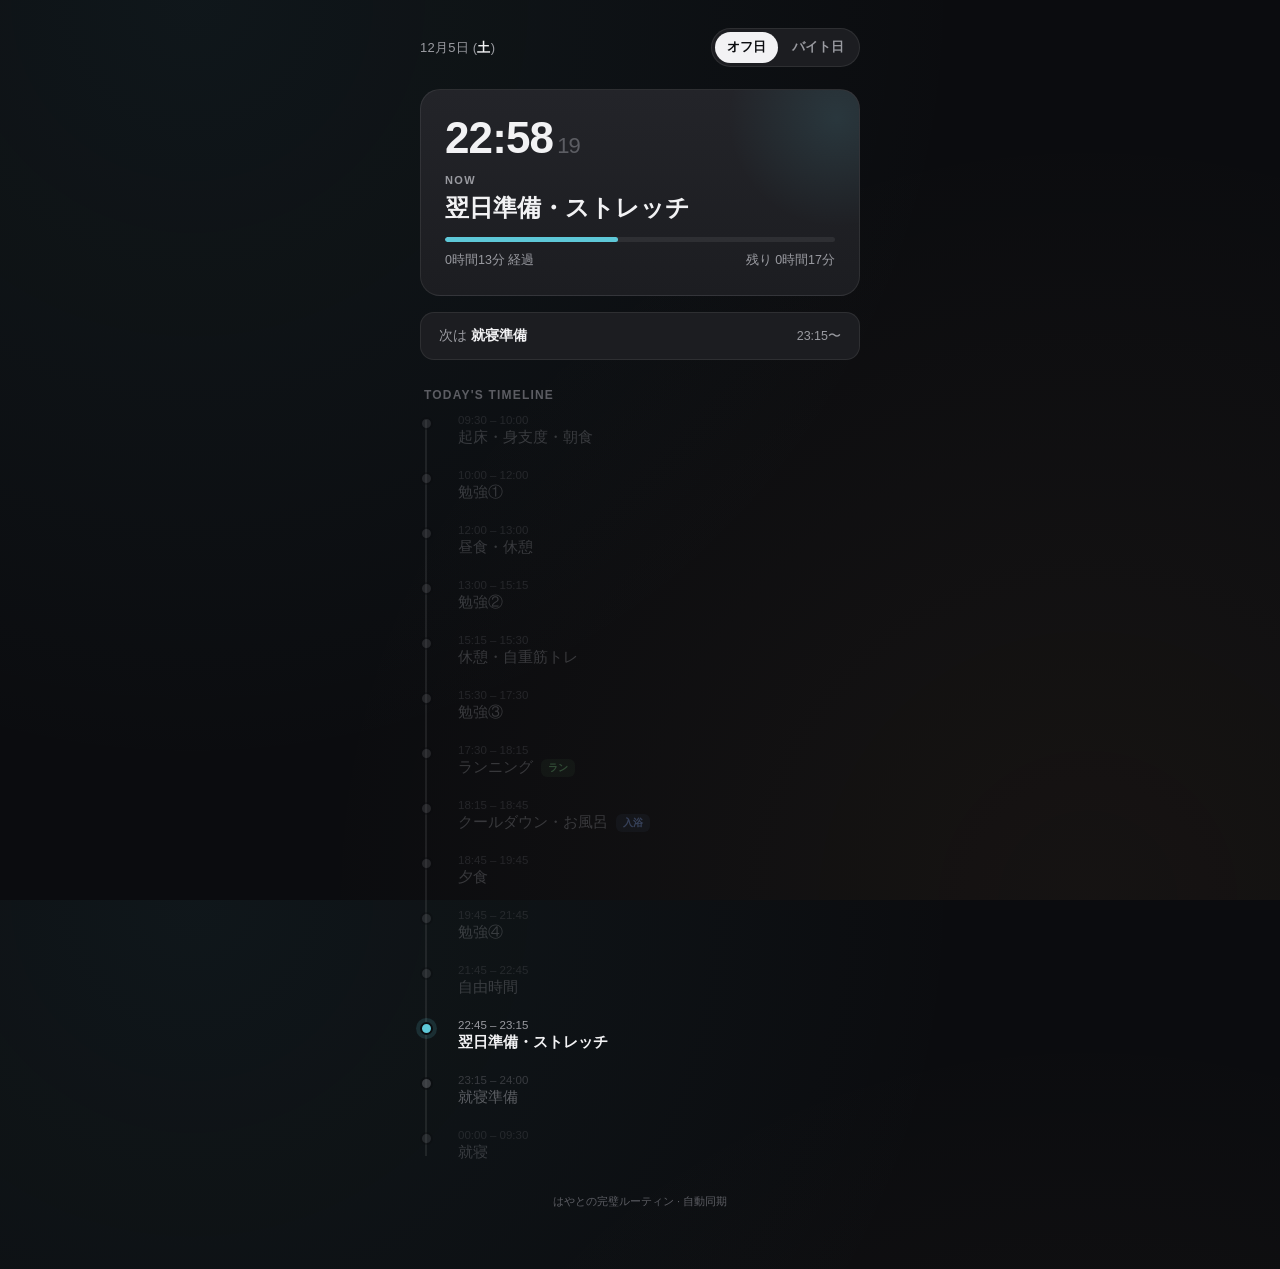
==== index.html @ 93548f47 "Add initial HTML structure and styles for routine app" ====
<!DOCTYPE html>
<html lang="ja">
<head>
<meta charset="UTF-8">
<meta name="viewport" content="width=device-width, initial-scale=1.0, viewport-fit=cover">
<title>今日のルーティン</title>
<style>
  :root{
    --bg-0:#0b0c0f;
    --bg-1:#151619;
    --card:#1c1d21;
    --card-2:#232429;
    --line:rgba(255,255,255,0.08);
    --text-0:#f2f2f4;
    --text-1:#9a9ba1;
    --text-2:#5c5d63;
    --accent:#5ec8d8;
    --accent-dim:rgba(94,200,216,0.15);
    --work:#e8a15c;
    --work-dim:rgba(232,161,92,0.15);
    --run:#7fd68a;
    --bath:#8fb3ff;
    --radius:20px;
  }
  *{box-sizing:border-box; -webkit-tap-highlight-color:transparent;}
  html,body{height:100%;}
  body{
    margin:0;
    background:
      radial-gradient(circle at 15% 0%, rgba(94,200,216,0.06), transparent 55%),
      radial-gradient(circle at 85% 100%, rgba(232,161,92,0.05), transparent 55%),
      var(--bg-0);
    color:var(--text-0);
    font-family:-apple-system, BlinkMacSystemFont, "SF Pro Text", "Hiragino Sans", "Hiragino Kaku Gothic ProN", "Noto Sans JP", sans-serif;
    min-height:100%;
    padding:env(safe-area-inset-top) 0 env(safe-area-inset-bottom) 0;
  }
  .wrap{
    max-width:480px;
    margin:0 auto;
    padding:28px 20px 60px;
  }

  /* Header / toggle */
  .top{
    display:flex;
    align-items:center;
    justify-content:space-between;
    margin-bottom:22px;
  }
  .date-label{
    font-size:13px;
    color:var(--text-1);
    letter-spacing:0.02em;
  }
  .date-label b{color:var(--text-0); font-weight:600;}

  .switch-group{
    display:flex;
    background:var(--card);
    border:1px solid var(--line);
    border-radius:999px;
    padding:3px;
    gap:2px;
  }
  .switch-btn{
    border:none;
    background:transparent;
    color:var(--text-1);
    font-size:12.5px;
    font-weight:600;
    padding:7px 12px;
    border-radius:999px;
    cursor:pointer;
    transition:all .25s ease;
    font-family:inherit;
    white-space:nowrap;
  }
  .switch-btn.active{
    background:var(--text-0);
    color:#0b0c0f;
  }

  /* Now card */
  .now-card{
    background:linear-gradient(180deg, var(--card-2), var(--card));
    border:1px solid var(--line);
    border-radius:var(--radius);
    padding:26px 24px;
    margin-bottom:16px;
    position:relative;
    overflow:hidden;
  }
  .now-card::after{
    content:"";
    position:absolute;
    top:-40%; right:-20%;
    width:220px; height:220px;
    background:radial-gradient(circle, var(--tag-color, var(--accent)) 0%, transparent 70%);
    opacity:0.12;
    pointer-events:none;
  }
  .clock{
    font-size:44px;
    font-weight:700;
    letter-spacing:-0.02em;
    font-variant-numeric:tabular-nums;
    line-height:1;
    margin-bottom:14px;
    color:var(--text-0);
  }
  .clock span{color:var(--text-2); font-size:22px; font-weight:500; margin-left:4px;}
  .now-label{
    font-size:11px;
    text-transform:uppercase;
    letter-spacing:0.12em;
    color:var(--text-1);
    margin-bottom:6px;
    font-weight:600;
  }
  .now-task{
    font-size:24px;
    font-weight:700;
    color:var(--text-0);
    margin-bottom:14px;
    line-height:1.3;
  }
  .progress-track{
    height:5px;
    border-radius:99px;
    background:rgba(255,255,255,0.07);
    overflow:hidden;
    margin-bottom:10px;
  }
  .progress-fill{
    height:100%;
    border-radius:99px;
    background:var(--tag-color, var(--accent));
    transition:width .6s ease;
  }
  .now-meta{
    display:flex;
    justify-content:space-between;
    font-size:12.5px;
    color:var(--text-1);
  }
  .now-meta b{color:var(--text-0); font-weight:600;}

  .next-card{
    display:flex;
    align-items:center;
    justify-content:space-between;
    background:var(--card);
    border:1px solid var(--line);
    border-radius:14px;
    padding:14px 18px;
    margin-bottom:28px;
    font-size:13.5px;
    color:var(--text-1);
  }
  .next-card b{color:var(--text-0); font-weight:600;}
  .next-time{
    font-variant-numeric:tabular-nums;
    color:var(--text-1);
    font-size:12.5px;
  }

  /* Timeline */
  .section-title{
    font-size:12px;
    text-transform:uppercase;
    letter-spacing:0.1em;
    color:var(--text-2);
    font-weight:700;
    margin:0 4px 12px;
  }
  .timeline{
    position:relative;
    padding-left:20px;
  }
  .timeline::before{
    content:"";
    position:absolute;
    left:5px; top:6px; bottom:6px;
    width:1.5px;
    background:var(--line);
  }
  .item{
    position:relative;
    padding:0 0 22px 18px;
    opacity:0.55;
    transition:opacity .3s ease;
  }
  .item:last-child{padding-bottom:0;}
  .item::before{
    content:"";
    position:absolute;
    left:-20px; top:3px;
    width:9px; height:9px;
    border-radius:50%;
    background:var(--text-2);
    border:2px solid var(--bg-0);
  }
  .item.done{opacity:0.3;}
  .item.done::before{background:var(--text-2);}
  .item.current{
    opacity:1;
  }
  .item.current::before{
    background:var(--tag-color, var(--accent));
    box-shadow:0 0 0 4px var(--tag-color-dim, var(--accent-dim));
  }
  .item-time{
    font-size:11.5px;
    color:var(--text-2);
    font-variant-numeric:tabular-nums;
    margin-bottom:2px;
  }
  .item.current .item-time{color:var(--text-1);}
  .item-name{
    font-size:15px;
    font-weight:500;
    color:var(--text-1);
  }
  .item.current .item-name{
    color:var(--text-0);
    font-weight:600;
  }
  .tag{
    display:inline-block;
    font-size:10px;
    font-weight:700;
    padding:2px 7px;
    border-radius:6px;
    margin-left:8px;
    vertical-align:middle;
    letter-spacing:0.02em;
  }
  .tag.work{background:var(--work-dim); color:var(--work);}
  .tag.run{background:rgba(127,214,138,0.15); color:var(--run);}
  .tag.bath{background:rgba(143,179,255,0.15); color:var(--bath);}

  footer{
    text-align:center;
    color:var(--text-2);
    font-size:11px;
    margin-top:32px;
  }
</style>
</head>
<body>
<div class="wrap">

  <div class="top">
    <div class="date-label" id="dateLabel">-</div>
    <div class="switch-group">
      <button class="switch-btn" id="btnOff">オフ日</button>
      <button class="switch-btn" id="btnWork">バイト日</button>
    </div>
  </div>

  <div class="now-card" id="nowCard">
    <div class="clock" id="clock">--:--<span id="sec">--</span></div>
    <div class="now-label">Now</div>
    <div class="now-task" id="nowTask">読み込み中…</div>
    <div class="progress-track"><div class="progress-fill" id="progressFill" style="width:0%"></div></div>
    <div class="now-meta">
      <span id="elapsedLabel">-</span>
      <span id="remainLabel">-</span>
    </div>
  </div>

  <div class="next-card">
    <span>次は <b id="nextTask">-</b></span>
    <span class="next-time" id="nextTime">-</span>
  </div>

  <div class="section-title">Today's Timeline</div>
  <div class="timeline" id="timeline"></div>

  <footer>はやとの完璧ルーティン &middot; 自動同期</footer>
</div>

<script>
const SCHEDULES = {
  off: [
    ["09:30","10:00","起床・身支度・朝食"],
    ["10:00","12:00","勉強①"],
    ["12:00","13:00","昼食・休憩"],
    ["13:00","15:15","勉強②"],
    ["15:15","15:30","休憩・自重筋トレ","tag"],
    ["15:30","17:30","勉強③"],
    ["17:30","18:15","ランニング","run"],
    ["18:15","18:45","クールダウン・お風呂","bath"],
    ["18:45","19:45","夕食"],
    ["19:45","21:45","勉強④"],
    ["21:45","22:45","自由時間"],
    ["22:45","23:15","翌日準備・ストレッチ"],
    ["23:15","24:00","就寝準備"],
    ["00:00","09:30","就寝","", true]
  ],
  work: [
    ["09:30","10:00","起床・身支度・朝食"],
    ["10:00","12:00","勉強①"],
    ["12:00","13:00","昼食・休憩・自重筋トレ"],
    ["13:00","15:00","勉強②"],
    ["15:00","15:45","準備・軽食・移動"],
    ["16:00","20:00","バイト","work"],
    ["20:00","20:15","帰宅・休憩"],
    ["20:15","21:00","ランニング","run"],
    ["21:00","21:30","クールダウン・お風呂","bath"],
    ["21:30","22:15","夕食"],
    ["22:15","23:00","勉強③"],
    ["23:00","23:30","自由時間・ストレッチ"],
    ["23:30","24:00","就寝準備"],
    ["00:00","09:30","就寝","", true]
  ]
};

const TAG_LABELS = {work:"バイト", run:"ラン", bath:"入浴"};
const TAG_COLORS = {
  work: {main:"#e8a15c", dim:"rgba(232,161,92,0.15)"},
  run:  {main:"#7fd68a", dim:"rgba(127,214,138,0.15)"},
  bath: {main:"#8fb3ff", dim:"rgba(143,179,255,0.15)"}
};

let mode = localStorage.getItem ? null : null; // storage disallowed per policy; use in-memory
mode = "off";

function toMinutes(hhmm){
  const [h,m] = hhmm.split(":").map(Number);
  return h*60+m;
}

function fmtMin(mins){
  const h = Math.floor(mins/60), m = mins%60;
  return h+"時間"+(m>0? m+"分":"");
}

function pad(n){return n.toString().padStart(2,"0");}

function render(){
  const now = new Date();
  const nowMin = now.getHours()*60 + now.getMinutes();
  const nowMinExact = nowMin + now.getSeconds()/60;

  document.getElementById("clock").innerHTML =
    pad(now.getHours())+":"+pad(now.getMinutes())+"<span>"+pad(now.getSeconds())+"</span>";

  const days = ["日","月","火","水","木","金","土"];
  document.getElementById("dateLabel").innerHTML =
    (now.getMonth()+1)+"月"+now.getDate()+"日 (<b>"+days[now.getDay()]+"</b>)";

  const schedule = SCHEDULES[mode];
  let currentIdx = -1;

  // build timeline
  const tl = document.getElementById("timeline");
  tl.innerHTML = "";

  schedule.forEach((item, i)=>{
    const [start, end, label, tag] = item;
    let s = toMinutes(start);
    let e = toMinutes(end);
    if (e <= s) e += 24*60; // crosses midnight

    let effectiveNow = nowMinExact;
    // handle wraparound: if item is overnight block and current time is early morning
    let isCurrent = false;
    if (effectiveNow >= s && effectiveNow < e){
      isCurrent = true;
    } else if (e > 24*60 && effectiveNow < (e-24*60)){
      isCurrent = true;
      effectiveNow += 24*60;
    }

    const div = document.createElement("div");
    div.className = "item" + (isCurrent ? " current" : (effectiveNow >= e ? " done" : ""));
    let tagHtml = "";
    if (tag && TAG_LABELS[tag]){
      tagHtml = '<span class="tag '+tag+'">'+TAG_LABELS[tag]+'</span>';
    }
    div.innerHTML =
      '<div class="item-time">'+start+' – '+end+'</div>'+
      '<div class="item-name">'+label+tagHtml+'</div>';
    tl.appendChild(div);

    if (isCurrent){
      currentIdx = i;
      const dur = e - s;
      const elapsed = effectiveNow - s;
      const pct = Math.min(100, Math.max(0, (elapsed/dur)*100));
      document.getElementById("nowTask").textContent = label;
      document.getElementById("progressFill").style.width = pct+"%";
      document.getElementById("elapsedLabel").textContent = fmtMin(Math.round(elapsed))+" 経過";
      document.getElementById("remainLabel").textContent = "残り "+fmtMin(Math.round(dur-elapsed));

      const color = tag && TAG_COLORS[tag] ? TAG_COLORS[tag] : null;
      const nowCard = document.getElementById("nowCard");
      nowCard.style.setProperty("--tag-color", color ? color.main : "#5ec8d8");
      document.getElementById("progressFill").style.background = color ? color.main : "#5ec8d8";
    }
  });

  // next item
  if (currentIdx >= 0){
    const nextIdx = (currentIdx+1) % schedule.length;
    const nextItem = schedule[nextIdx];
    document.getElementById("nextTask").textContent = nextItem[2];
    document.getElementById("nextTime").textContent = nextItem[0]+"〜";
  }

  // sync current item highlight color on timeline dot
  document.querySelectorAll(".item.current").forEach(el=>{
    const tagEl = el.querySelector(".tag");
    if (tagEl){
      const cls = [...tagEl.classList].find(c=>c!=="tag");
      const color = TAG_COLORS[cls];
      if (color){
        el.style.setProperty("--tag-color", color.main);
        el.style.setProperty("--tag-color-dim", color.dim);
      }
    }
  });
}

function setMode(newMode){
  mode = newMode;
  document.getElementById("btnOff").classList.toggle("active", mode==="off");
  document.getElementById("btnWork").classList.toggle("active", mode==="work");
  render();
}

document.getElementById("btnOff").addEventListener("click", ()=>setMode("off"));
document.getElementById("btnWork").addEventListener("click", ()=>setMode("work"));

setMode("off");
setInterval(render, 1000);
</script>
</body>
</html>
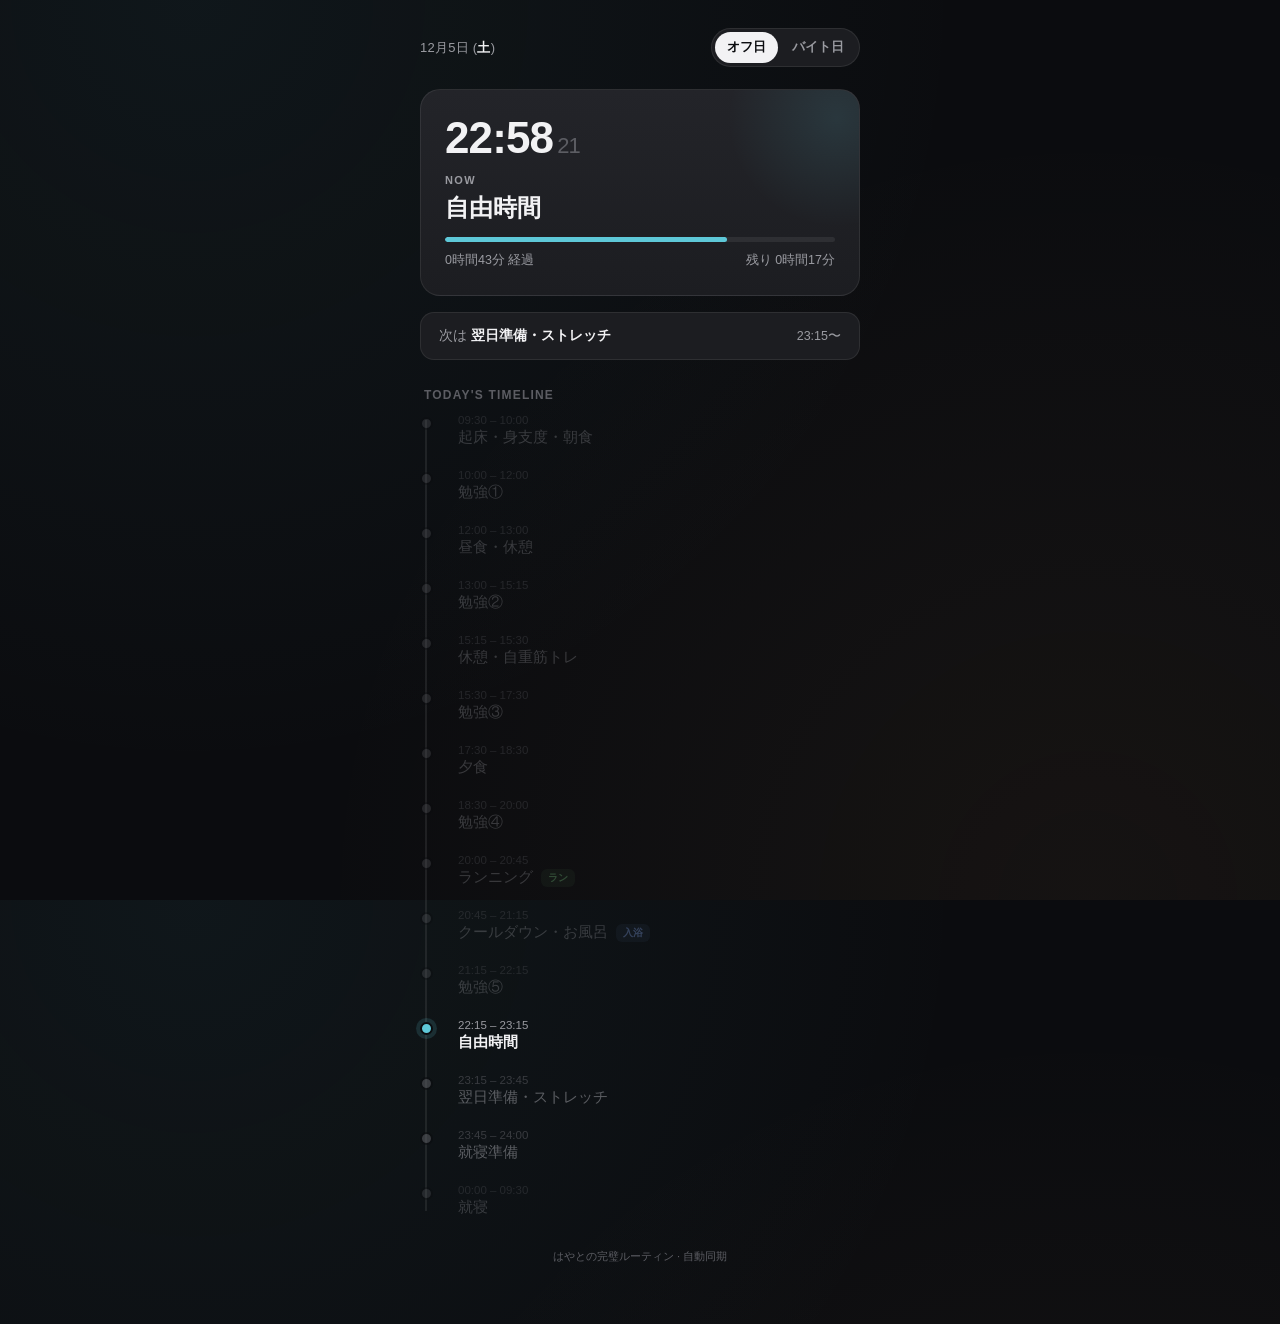
==== commit f0b61726: "Update daily schedule and meal timings in HTML" ====
--- a/index.html
+++ b/index.html
@@ -5,7 +5,7 @@
 <meta name="viewport" content="width=device-width, initial-scale=1.0, viewport-fit=cover">
 <title>今日のルーティン</title>
 <style>
-  :root{
+:root{
     --bg-0:#0b0c0f;
     --bg-1:#151619;
     --card:#1c1d21;
@@ -246,6 +246,7 @@
     font-size:11px;
     margin-top:32px;
   }
+
 </style>
 </head>
 <body>
@@ -290,13 +291,14 @@
     ["13:00","15:15","勉強②"],
     ["15:15","15:30","休憩・自重筋トレ","tag"],
     ["15:30","17:30","勉強③"],
-    ["17:30","18:15","ランニング","run"],
-    ["18:15","18:45","クールダウン・お風呂","bath"],
-    ["18:45","19:45","夕食"],
-    ["19:45","21:45","勉強④"],
-    ["21:45","22:45","自由時間"],
-    ["22:45","23:15","翌日準備・ストレッチ"],
-    ["23:15","24:00","就寝準備"],
+    ["17:30","18:30","夕食"],
+    ["18:30","20:00","勉強④"],
+    ["20:00","20:45","ランニング","run"],
+    ["20:45","21:15","クールダウン・お風呂","bath"],
+    ["21:15","22:15","勉強⑤"],
+    ["22:15","23:15","自由時間"],
+    ["23:15","23:45","翌日準備・ストレッチ"],
+    ["23:45","24:00","就寝準備"],
     ["00:00","09:30","就寝","", true]
   ],
   work: [
@@ -436,6 +438,7 @@
 
 setMode("off");
 setInterval(render, 1000);
+
 </script>
 </body>
 </html>
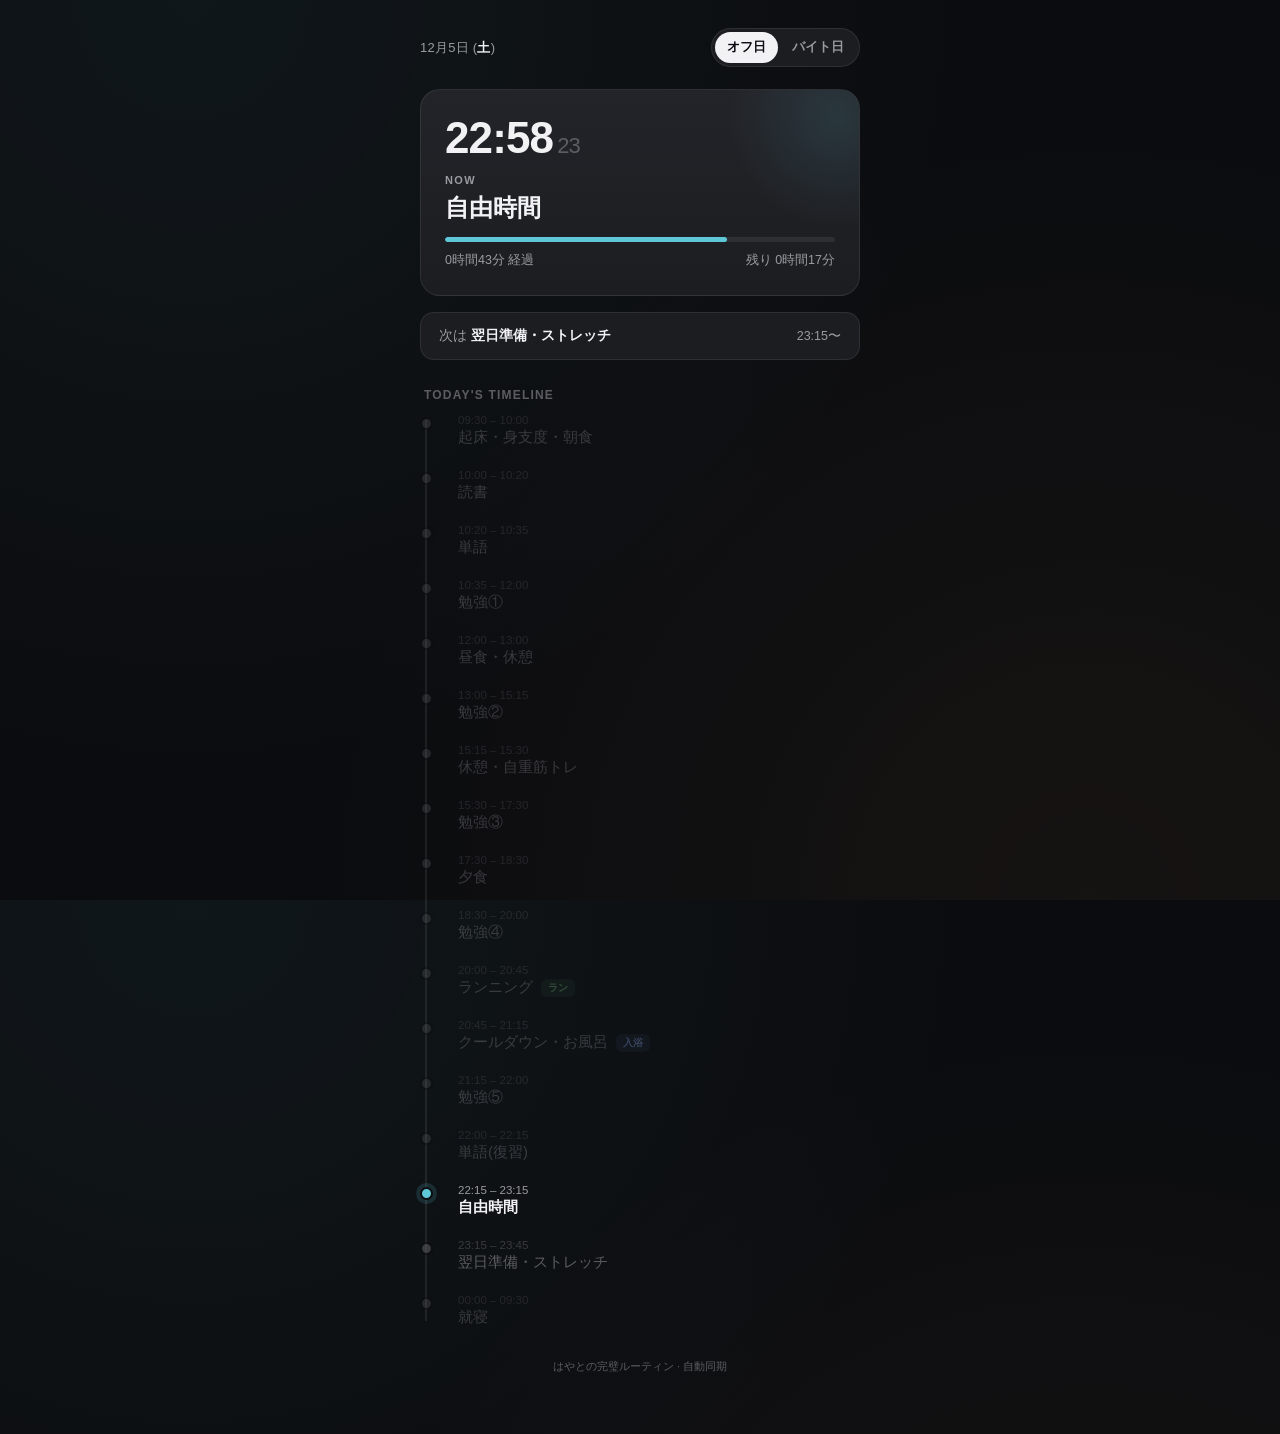
==== commit a6d294a2: "Update daily schedule timings in index.html" ====
--- a/index.html
+++ b/index.html
@@ -286,7 +286,9 @@
 const SCHEDULES = {
   off: [
     ["09:30","10:00","起床・身支度・朝食"],
-    ["10:00","12:00","勉強①"],
+    ["10:00","10:20","読書"],
+    ["10:20","10:35","単語"],
+    ["10:35","12:00","勉強①"],
     ["12:00","13:00","昼食・休憩"],
     ["13:00","15:15","勉強②"],
     ["15:15","15:30","休憩・自重筋トレ","tag"],
@@ -295,15 +297,17 @@
     ["18:30","20:00","勉強④"],
     ["20:00","20:45","ランニング","run"],
     ["20:45","21:15","クールダウン・お風呂","bath"],
-    ["21:15","22:15","勉強⑤"],
+    ["21:15","22:00","勉強⑤"],
+    ["22:00","22:15","単語(復習)"],
     ["22:15","23:15","自由時間"],
     ["23:15","23:45","翌日準備・ストレッチ"],
-    ["23:45","24:00","就寝準備"],
     ["00:00","09:30","就寝","", true]
   ],
   work: [
     ["09:30","10:00","起床・身支度・朝食"],
-    ["10:00","12:00","勉強①"],
+    ["10:00","10:20","読書"],
+    ["10:20","10:35","単語"],
+    ["10:35","12:00","勉強①"],
     ["12:00","13:00","昼食・休憩・自重筋トレ"],
     ["13:00","15:00","勉強②"],
     ["15:00","15:45","準備・軽食・移動"],
@@ -313,8 +317,8 @@
     ["21:00","21:30","クールダウン・お風呂","bath"],
     ["21:30","22:15","夕食"],
     ["22:15","23:00","勉強③"],
-    ["23:00","23:30","自由時間・ストレッチ"],
-    ["23:30","24:00","就寝準備"],
+    ["23:00","23:15","単語(復習)"],
+    ["23:15","23:45","自由時間・ストレッチ"],
     ["00:00","09:30","就寝","", true]
   ]
 };
@@ -326,8 +330,7 @@
   bath: {main:"#8fb3ff", dim:"rgba(143,179,255,0.15)"}
 };
 
-let mode = localStorage.getItem ? null : null; // storage disallowed per policy; use in-memory
-mode = "off";
+let mode = "off";
 
 function toMinutes(hhmm){
   const [h,m] = hhmm.split(":").map(Number);
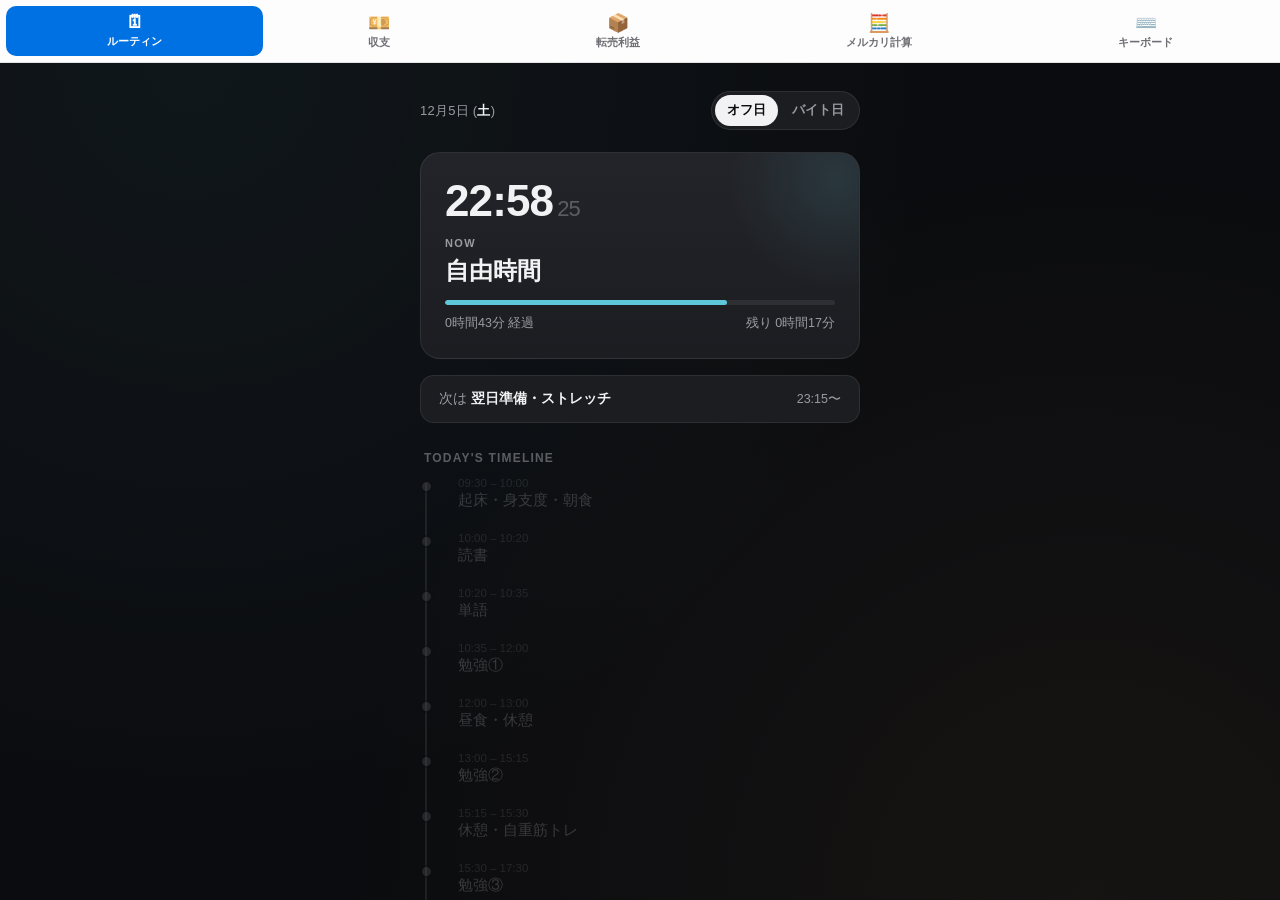
==== commit c6fecefd: "Add files via upload" ====
--- a/index.html
+++ b/index.html
@@ -1,447 +1,34 @@
-<!DOCTYPE html>
-<html lang="ja">
-<head>
-<meta charset="UTF-8">
-<meta name="viewport" content="width=device-width, initial-scale=1.0, viewport-fit=cover">
-<title>今日のルーティン</title>
+<!DOCTYPE html><html lang="ja"><head><meta charset="utf-8">
+<meta name="viewport" content="width=device-width, initial-scale=1, viewport-fit=cover">
+<title>はやとのツール集</title>
 <style>
-:root{
-    --bg-0:#0b0c0f;
-    --bg-1:#151619;
-    --card:#1c1d21;
-    --card-2:#232429;
-    --line:rgba(255,255,255,0.08);
-    --text-0:#f2f2f4;
-    --text-1:#9a9ba1;
-    --text-2:#5c5d63;
-    --accent:#5ec8d8;
-    --accent-dim:rgba(94,200,216,0.15);
-    --work:#e8a15c;
-    --work-dim:rgba(232,161,92,0.15);
-    --run:#7fd68a;
-    --bath:#8fb3ff;
-    --radius:20px;
-  }
-  *{box-sizing:border-box; -webkit-tap-highlight-color:transparent;}
-  html,body{height:100%;}
-  body{
-    margin:0;
-    background:
-      radial-gradient(circle at 15% 0%, rgba(94,200,216,0.06), transparent 55%),
-      radial-gradient(circle at 85% 100%, rgba(232,161,92,0.05), transparent 55%),
-      var(--bg-0);
-    color:var(--text-0);
-    font-family:-apple-system, BlinkMacSystemFont, "SF Pro Text", "Hiragino Sans", "Hiragino Kaku Gothic ProN", "Noto Sans JP", sans-serif;
-    min-height:100%;
-    padding:env(safe-area-inset-top) 0 env(safe-area-inset-bottom) 0;
-  }
-  .wrap{
-    max-width:480px;
-    margin:0 auto;
-    padding:28px 20px 60px;
-  }
-
-  /* Header / toggle */
-  .top{
-    display:flex;
-    align-items:center;
-    justify-content:space-between;
-    margin-bottom:22px;
-  }
-  .date-label{
-    font-size:13px;
-    color:var(--text-1);
-    letter-spacing:0.02em;
-  }
-  .date-label b{color:var(--text-0); font-weight:600;}
-
-  .switch-group{
-    display:flex;
-    background:var(--card);
-    border:1px solid var(--line);
-    border-radius:999px;
-    padding:3px;
-    gap:2px;
-  }
-  .switch-btn{
-    border:none;
-    background:transparent;
-    color:var(--text-1);
-    font-size:12.5px;
-    font-weight:600;
-    padding:7px 12px;
-    border-radius:999px;
-    cursor:pointer;
-    transition:all .25s ease;
-    font-family:inherit;
-    white-space:nowrap;
-  }
-  .switch-btn.active{
-    background:var(--text-0);
-    color:#0b0c0f;
-  }
-
-  /* Now card */
-  .now-card{
-    background:linear-gradient(180deg, var(--card-2), var(--card));
-    border:1px solid var(--line);
-    border-radius:var(--radius);
-    padding:26px 24px;
-    margin-bottom:16px;
-    position:relative;
-    overflow:hidden;
-  }
-  .now-card::after{
-    content:"";
-    position:absolute;
-    top:-40%; right:-20%;
-    width:220px; height:220px;
-    background:radial-gradient(circle, var(--tag-color, var(--accent)) 0%, transparent 70%);
-    opacity:0.12;
-    pointer-events:none;
-  }
-  .clock{
-    font-size:44px;
-    font-weight:700;
-    letter-spacing:-0.02em;
-    font-variant-numeric:tabular-nums;
-    line-height:1;
-    margin-bottom:14px;
-    color:var(--text-0);
-  }
-  .clock span{color:var(--text-2); font-size:22px; font-weight:500; margin-left:4px;}
-  .now-label{
-    font-size:11px;
-    text-transform:uppercase;
-    letter-spacing:0.12em;
-    color:var(--text-1);
-    margin-bottom:6px;
-    font-weight:600;
-  }
-  .now-task{
-    font-size:24px;
-    font-weight:700;
-    color:var(--text-0);
-    margin-bottom:14px;
-    line-height:1.3;
-  }
-  .progress-track{
-    height:5px;
-    border-radius:99px;
-    background:rgba(255,255,255,0.07);
-    overflow:hidden;
-    margin-bottom:10px;
-  }
-  .progress-fill{
-    height:100%;
-    border-radius:99px;
-    background:var(--tag-color, var(--accent));
-    transition:width .6s ease;
-  }
-  .now-meta{
-    display:flex;
-    justify-content:space-between;
-    font-size:12.5px;
-    color:var(--text-1);
-  }
-  .now-meta b{color:var(--text-0); font-weight:600;}
-
-  .next-card{
-    display:flex;
-    align-items:center;
-    justify-content:space-between;
-    background:var(--card);
-    border:1px solid var(--line);
-    border-radius:14px;
-    padding:14px 18px;
-    margin-bottom:28px;
-    font-size:13.5px;
-    color:var(--text-1);
-  }
-  .next-card b{color:var(--text-0); font-weight:600;}
-  .next-time{
-    font-variant-numeric:tabular-nums;
-    color:var(--text-1);
-    font-size:12.5px;
-  }
-
-  /* Timeline */
-  .section-title{
-    font-size:12px;
-    text-transform:uppercase;
-    letter-spacing:0.1em;
-    color:var(--text-2);
-    font-weight:700;
-    margin:0 4px 12px;
-  }
-  .timeline{
-    position:relative;
-    padding-left:20px;
-  }
-  .timeline::before{
-    content:"";
-    position:absolute;
-    left:5px; top:6px; bottom:6px;
-    width:1.5px;
-    background:var(--line);
-  }
-  .item{
-    position:relative;
-    padding:0 0 22px 18px;
-    opacity:0.55;
-    transition:opacity .3s ease;
-  }
-  .item:last-child{padding-bottom:0;}
-  .item::before{
-    content:"";
-    position:absolute;
-    left:-20px; top:3px;
-    width:9px; height:9px;
-    border-radius:50%;
-    background:var(--text-2);
-    border:2px solid var(--bg-0);
-  }
-  .item.done{opacity:0.3;}
-  .item.done::before{background:var(--text-2);}
-  .item.current{
-    opacity:1;
-  }
-  .item.current::before{
-    background:var(--tag-color, var(--accent));
-    box-shadow:0 0 0 4px var(--tag-color-dim, var(--accent-dim));
-  }
-  .item-time{
-    font-size:11.5px;
-    color:var(--text-2);
-    font-variant-numeric:tabular-nums;
-    margin-bottom:2px;
-  }
-  .item.current .item-time{color:var(--text-1);}
-  .item-name{
-    font-size:15px;
-    font-weight:500;
-    color:var(--text-1);
-  }
-  .item.current .item-name{
-    color:var(--text-0);
-    font-weight:600;
-  }
-  .tag{
-    display:inline-block;
-    font-size:10px;
-    font-weight:700;
-    padding:2px 7px;
-    border-radius:6px;
-    margin-left:8px;
-    vertical-align:middle;
-    letter-spacing:0.02em;
-  }
-  .tag.work{background:var(--work-dim); color:var(--work);}
-  .tag.run{background:rgba(127,214,138,0.15); color:var(--run);}
-  .tag.bath{background:rgba(143,179,255,0.15); color:var(--bath);}
-
-  footer{
-    text-align:center;
-    color:var(--text-2);
-    font-size:11px;
-    margin-top:32px;
-  }
-
-</style>
-</head>
-<body>
-<div class="wrap">
-
-  <div class="top">
-    <div class="date-label" id="dateLabel">-</div>
-    <div class="switch-group">
-      <button class="switch-btn" id="btnOff">オフ日</button>
-      <button class="switch-btn" id="btnWork">バイト日</button>
-    </div>
-  </div>
-
-  <div class="now-card" id="nowCard">
-    <div class="clock" id="clock">--:--<span id="sec">--</span></div>
-    <div class="now-label">Now</div>
-    <div class="now-task" id="nowTask">読み込み中…</div>
-    <div class="progress-track"><div class="progress-fill" id="progressFill" style="width:0%"></div></div>
-    <div class="now-meta">
-      <span id="elapsedLabel">-</span>
-      <span id="remainLabel">-</span>
-    </div>
-  </div>
-
-  <div class="next-card">
-    <span>次は <b id="nextTask">-</b></span>
-    <span class="next-time" id="nextTime">-</span>
-  </div>
-
-  <div class="section-title">Today's Timeline</div>
-  <div class="timeline" id="timeline"></div>
-
-  <footer>はやとの完璧ルーティン &middot; 自動同期</footer>
-</div>
-
+:root{--bg:#f5f5f7;--bar:rgba(255,255,255,.85);--tx:#1d1d1f;--sub:#6e6e73;--bd:rgba(0,0,0,.1);--ac:#0071e3;box-sizing:border-box;padding-top:env(safe-area-inset-top,0px);padding-bottom:env(safe-area-inset-bottom,0px)}
+@media (prefers-color-scheme:dark){:root:not([data-theme="light"]){--bg:#0b0c0f;--bar:rgba(28,29,33,.9);--tx:#f2f2f4;--sub:#9a9ba1;--bd:rgba(255,255,255,.1);--ac:#6ea0ff}}
+:root[data-theme="dark"]{--bg:#0b0c0f;--bar:rgba(28,29,33,.9);--tx:#f2f2f4;--sub:#9a9ba1;--bd:rgba(255,255,255,.1);--ac:#6ea0ff}
+html,body{height:100%;margin:0}
+body{background:var(--bg);color:var(--tx);font-family:-apple-system,"Hiragino Sans","Noto Sans JP",sans-serif;display:flex;flex-direction:column}
+nav{display:flex;gap:4px;padding:6px;background:var(--bar);border-bottom:1px solid var(--bd);overflow-x:auto;flex:0 0 auto}
+nav button{flex:1 0 auto;display:flex;flex-direction:column;align-items:center;gap:1px;font:inherit;font-size:11px;font-weight:600;padding:6px 12px;border:0;border-radius:10px;background:transparent;color:var(--sub);cursor:pointer;white-space:nowrap}
+nav button span{font-size:18px}
+nav button.on{background:var(--ac);color:#fff}
+main{flex:1 1 auto;position:relative;min-height:0}
+iframe{position:absolute;inset:0;width:100%;height:100%;border:0;display:none;background:#fff}
+iframe.on{display:block}
+</style></head><body>
+<nav><button data-t="routine"><span>🗓</span>ルーティン</button><button data-t="money"><span>💴</span>収支</button><button data-t="resale"><span>📦</span>転売利益</button><button data-t="calc"><span>🧮</span>メルカリ計算</button><button data-t="kb"><span>⌨️</span>キーボード</button></nav><main id="m"></main>
 <script>
-const SCHEDULES = {
-  off: [
-    ["09:30","10:00","起床・身支度・朝食"],
-    ["10:00","10:20","読書"],
-    ["10:20","10:35","単語"],
-    ["10:35","12:00","勉強①"],
-    ["12:00","13:00","昼食・休憩"],
-    ["13:00","15:15","勉強②"],
-    ["15:15","15:30","休憩・自重筋トレ","tag"],
-    ["15:30","17:30","勉強③"],
-    ["17:30","18:30","夕食"],
-    ["18:30","20:00","勉強④"],
-    ["20:00","20:45","ランニング","run"],
-    ["20:45","21:15","クールダウン・お風呂","bath"],
-    ["21:15","22:00","勉強⑤"],
-    ["22:00","22:15","単語(復習)"],
-    ["22:15","23:15","自由時間"],
-    ["23:15","23:45","翌日準備・ストレッチ"],
-    ["00:00","09:30","就寝","", true]
-  ],
-  work: [
-    ["09:30","10:00","起床・身支度・朝食"],
-    ["10:00","10:20","読書"],
-    ["10:20","10:35","単語"],
-    ["10:35","12:00","勉強①"],
-    ["12:00","13:00","昼食・休憩・自重筋トレ"],
-    ["13:00","15:00","勉強②"],
-    ["15:00","15:45","準備・軽食・移動"],
-    ["16:00","20:00","バイト","work"],
-    ["20:00","20:15","帰宅・休憩"],
-    ["20:15","21:00","ランニング","run"],
-    ["21:00","21:30","クールダウン・お風呂","bath"],
-    ["21:30","22:15","夕食"],
-    ["22:15","23:00","勉強③"],
-    ["23:00","23:15","単語(復習)"],
-    ["23:15","23:45","自由時間・ストレッチ"],
-    ["00:00","09:30","就寝","", true]
-  ]
-};
-
-const TAG_LABELS = {work:"バイト", run:"ラン", bath:"入浴"};
-const TAG_COLORS = {
-  work: {main:"#e8a15c", dim:"rgba(232,161,92,0.15)"},
-  run:  {main:"#7fd68a", dim:"rgba(127,214,138,0.15)"},
-  bath: {main:"#8fb3ff", dim:"rgba(143,179,255,0.15)"}
-};
-
-let mode = "off";
-
-function toMinutes(hhmm){
-  const [h,m] = hhmm.split(":").map(Number);
-  return h*60+m;
+const S={"routine": "<!DOCTYPE html>\n<html lang=\"ja\">\n<head>\n<meta charset=\"UTF-8\">\n<meta name=\"viewport\" content=\"width=device-width, initial-scale=1.0, viewport-fit=cover\">\n<title>今日のルーティン<\/title>\n<style>\n:root{\n    --bg-0:#0b0c0f;\n    --bg-1:#151619;\n    --card:#1c1d21;\n    --card-2:#232429;\n    --line:rgba(255,255,255,0.08);\n    --text-0:#f2f2f4;\n    --text-1:#9a9ba1;\n    --text-2:#5c5d63;\n    --accent:#5ec8d8;\n    --accent-dim:rgba(94,200,216,0.15);\n    --work:#e8a15c;\n    --work-dim:rgba(232,161,92,0.15);\n    --run:#7fd68a;\n    --bath:#8fb3ff;\n    --radius:20px;\n  }\n  *{box-sizing:border-box; -webkit-tap-highlight-color:transparent;}\n  html,body{height:100%;}\n  body{\n    margin:0;\n    background:\n      radial-gradient(circle at 15% 0%, rgba(94,200,216,0.06), transparent 55%),\n      radial-gradient(circle at 85% 100%, rgba(232,161,92,0.05), transparent 55%),\n      var(--bg-0);\n    color:var(--text-0);\n    font-family:-apple-system, BlinkMacSystemFont, \"SF Pro Text\", \"Hiragino Sans\", \"Hiragino Kaku Gothic ProN\", \"Noto Sans JP\", sans-serif;\n    min-height:100%;\n    padding:env(safe-area-inset-top) 0 env(safe-area-inset-bottom) 0;\n  }\n  .wrap{\n    max-width:480px;\n    margin:0 auto;\n    padding:28px 20px 60px;\n  }\n\n  /* Header / toggle */\n  .top{\n    display:flex;\n    align-items:center;\n    justify-content:space-between;\n    margin-bottom:22px;\n  }\n  .date-label{\n    font-size:13px;\n    color:var(--text-1);\n    letter-spacing:0.02em;\n  }\n  .date-label b{color:var(--text-0); font-weight:600;}\n\n  .switch-group{\n    display:flex;\n    background:var(--card);\n    border:1px solid var(--line);\n    border-radius:999px;\n    padding:3px;\n    gap:2px;\n  }\n  .switch-btn{\n    border:none;\n    background:transparent;\n    color:var(--text-1);\n    font-size:12.5px;\n    font-weight:600;\n    padding:7px 12px;\n    border-radius:999px;\n    cursor:pointer;\n    transition:all .25s ease;\n    font-family:inherit;\n    white-space:nowrap;\n  }\n  .switch-btn.active{\n    background:var(--text-0);\n    color:#0b0c0f;\n  }\n\n  /* Now card */\n  .now-card{\n    background:linear-gradient(180deg, var(--card-2), var(--card));\n    border:1px solid var(--line);\n    border-radius:var(--radius);\n    padding:26px 24px;\n    margin-bottom:16px;\n    position:relative;\n    overflow:hidden;\n  }\n  .now-card::after{\n    content:\"\";\n    position:absolute;\n    top:-40%; right:-20%;\n    width:220px; height:220px;\n    background:radial-gradient(circle, var(--tag-color, var(--accent)) 0%, transparent 70%);\n    opacity:0.12;\n    pointer-events:none;\n  }\n  .clock{\n    font-size:44px;\n    font-weight:700;\n    letter-spacing:-0.02em;\n    font-variant-numeric:tabular-nums;\n    line-height:1;\n    margin-bottom:14px;\n    color:var(--text-0);\n  }\n  .clock span{color:var(--text-2); font-size:22px; font-weight:500; margin-left:4px;}\n  .now-label{\n    font-size:11px;\n    text-transform:uppercase;\n    letter-spacing:0.12em;\n    color:var(--text-1);\n    margin-bottom:6px;\n    font-weight:600;\n  }\n  .now-task{\n    font-size:24px;\n    font-weight:700;\n    color:var(--text-0);\n    margin-bottom:14px;\n    line-height:1.3;\n  }\n  .progress-track{\n    height:5px;\n    border-radius:99px;\n    background:rgba(255,255,255,0.07);\n    overflow:hidden;\n    margin-bottom:10px;\n  }\n  .progress-fill{\n    height:100%;\n    border-radius:99px;\n    background:var(--tag-color, var(--accent));\n    transition:width .6s ease;\n  }\n  .now-meta{\n    display:flex;\n    justify-content:space-between;\n    font-size:12.5px;\n    color:var(--text-1);\n  }\n  .now-meta b{color:var(--text-0); font-weight:600;}\n\n  .next-card{\n    display:flex;\n    align-items:center;\n    justify-content:space-between;\n    background:var(--card);\n    border:1px solid var(--line);\n    border-radius:14px;\n    padding:14px 18px;\n    margin-bottom:28px;\n    font-size:13.5px;\n    color:var(--text-1);\n  }\n  .next-card b{color:var(--text-0); font-weight:600;}\n  .next-time{\n    font-variant-numeric:tabular-nums;\n    color:var(--text-1);\n    font-size:12.5px;\n  }\n\n  /* Timeline */\n  .section-title{\n    font-size:12px;\n    text-transform:uppercase;\n    letter-spacing:0.1em;\n    color:var(--text-2);\n    font-weight:700;\n    margin:0 4px 12px;\n  }\n  .timeline{\n    position:relative;\n    padding-left:20px;\n  }\n  .timeline::before{\n    content:\"\";\n    position:absolute;\n    left:5px; top:6px; bottom:6px;\n    width:1.5px;\n    background:var(--line);\n  }\n  .item{\n    position:relative;\n    padding:0 0 22px 18px;\n    opacity:0.55;\n    transition:opacity .3s ease;\n  }\n  .item:last-child{padding-bottom:0;}\n  .item::before{\n    content:\"\";\n    position:absolute;\n    left:-20px; top:3px;\n    width:9px; height:9px;\n    border-radius:50%;\n    background:var(--text-2);\n    border:2px solid var(--bg-0);\n  }\n  .item.done{opacity:0.3;}\n  .item.done::before{background:var(--text-2);}\n  .item.current{\n    opacity:1;\n  }\n  .item.current::before{\n    background:var(--tag-color, var(--accent));\n    box-shadow:0 0 0 4px var(--tag-color-dim, var(--accent-dim));\n  }\n  .item-time{\n    font-size:11.5px;\n    color:var(--text-2);\n    font-variant-numeric:tabular-nums;\n    margin-bottom:2px;\n  }\n  .item.current .item-time{color:var(--text-1);}\n  .item-name{\n    font-size:15px;\n    font-weight:500;\n    color:var(--text-1);\n  }\n  .item.current .item-name{\n    color:var(--text-0);\n    font-weight:600;\n  }\n  .tag{\n    display:inline-block;\n    font-size:10px;\n    font-weight:700;\n    padding:2px 7px;\n    border-radius:6px;\n    margin-left:8px;\n    vertical-align:middle;\n    letter-spacing:0.02em;\n  }\n  .tag.work{background:var(--work-dim); color:var(--work);}\n  .tag.run{background:rgba(127,214,138,0.15); color:var(--run);}\n  .tag.bath{background:rgba(143,179,255,0.15); color:var(--bath);}\n\n  footer{\n    text-align:center;\n    color:var(--text-2);\n    font-size:11px;\n    margin-top:32px;\n  }\n\n<\/style>\n<\/head>\n<body>\n<div class=\"wrap\">\n\n  <div class=\"top\">\n    <div class=\"date-label\" id=\"dateLabel\">-<\/div>\n    <div class=\"switch-group\">\n      <button class=\"switch-btn\" id=\"btnOff\">オフ日<\/button>\n      <button class=\"switch-btn\" id=\"btnWork\">バイト日<\/button>\n    <\/div>\n  <\/div>\n\n  <div class=\"now-card\" id=\"nowCard\">\n    <div class=\"clock\" id=\"clock\">--:--<span id=\"sec\">--<\/span><\/div>\n    <div class=\"now-label\">Now<\/div>\n    <div class=\"now-task\" id=\"nowTask\">読み込み中…<\/div>\n    <div class=\"progress-track\"><div class=\"progress-fill\" id=\"progressFill\" style=\"width:0%\"><\/div><\/div>\n    <div class=\"now-meta\">\n      <span id=\"elapsedLabel\">-<\/span>\n      <span id=\"remainLabel\">-<\/span>\n    <\/div>\n  <\/div>\n\n  <div class=\"next-card\">\n    <span>次は <b id=\"nextTask\">-<\/b><\/span>\n    <span class=\"next-time\" id=\"nextTime\">-<\/span>\n  <\/div>\n\n  <div class=\"section-title\">Today's Timeline<\/div>\n  <div class=\"timeline\" id=\"timeline\"><\/div>\n\n  <footer>はやとの完璧ルーティン &middot; 自動同期<\/footer>\n<\/div>\n\n<script>\nconst SCHEDULES = {\n  off: [\n    [\"09:30\",\"10:00\",\"起床・身支度・朝食\"],\n    [\"10:00\",\"10:20\",\"読書\"],\n    [\"10:20\",\"10:35\",\"単語\"],\n    [\"10:35\",\"12:00\",\"勉強①\"],\n    [\"12:00\",\"13:00\",\"昼食・休憩\"],\n    [\"13:00\",\"15:15\",\"勉強②\"],\n    [\"15:15\",\"15:30\",\"休憩・自重筋トレ\",\"tag\"],\n    [\"15:30\",\"17:30\",\"勉強③\"],\n    [\"17:30\",\"18:30\",\"夕食\"],\n    [\"18:30\",\"20:00\",\"勉強④\"],\n    [\"20:00\",\"20:45\",\"ランニング\",\"run\"],\n    [\"20:45\",\"21:15\",\"クールダウン・お風呂\",\"bath\"],\n    [\"21:15\",\"22:00\",\"勉強⑤\"],\n    [\"22:00\",\"22:15\",\"単語(復習)\"],\n    [\"22:15\",\"23:15\",\"自由時間\"],\n    [\"23:15\",\"23:45\",\"翌日準備・ストレッチ\"],\n    [\"00:00\",\"09:30\",\"就寝\",\"\", true]\n  ],\n  work: [\n    [\"09:30\",\"10:00\",\"起床・身支度・朝食\"],\n    [\"10:00\",\"10:20\",\"読書\"],\n    [\"10:20\",\"10:35\",\"単語\"],\n    [\"10:35\",\"12:00\",\"勉強①\"],\n    [\"12:00\",\"13:00\",\"昼食・休憩・自重筋トレ\"],\n    [\"13:00\",\"15:00\",\"勉強②\"],\n    [\"15:00\",\"15:45\",\"準備・軽食・移動\"],\n    [\"16:00\",\"20:00\",\"バイト\",\"work\"],\n    [\"20:00\",\"20:15\",\"帰宅・休憩\"],\n    [\"20:15\",\"21:00\",\"ランニング\",\"run\"],\n    [\"21:00\",\"21:30\",\"クールダウン・お風呂\",\"bath\"],\n    [\"21:30\",\"22:15\",\"夕食\"],\n    [\"22:15\",\"23:00\",\"勉強③\"],\n    [\"23:00\",\"23:15\",\"単語(復習)\"],\n    [\"23:15\",\"23:45\",\"自由時間・ストレッチ\"],\n    [\"00:00\",\"09:30\",\"就寝\",\"\", true]\n  ]\n};\n\nconst TAG_LABELS = {work:\"バイト\", run:\"ラン\", bath:\"入浴\"};\nconst TAG_COLORS = {\n  work: {main:\"#e8a15c\", dim:\"rgba(232,161,92,0.15)\"},\n  run:  {main:\"#7fd68a\", dim:\"rgba(127,214,138,0.15)\"},\n  bath: {main:\"#8fb3ff\", dim:\"rgba(143,179,255,0.15)\"}\n};\n\nlet mode = \"off\";\n\nfunction toMinutes(hhmm){\n  const [h,m] = hhmm.split(\":\").map(Number);\n  return h*60+m;\n}\n\nfunction fmtMin(mins){\n  const h = Math.floor(mins/60), m = mins%60;\n  return h+\"時間\"+(m>0? m+\"分\":\"\");\n}\n\nfunction pad(n){return n.toString().padStart(2,\"0\");}\n\nfunction render(){\n  const now = new Date();\n  const nowMin = now.getHours()*60 + now.getMinutes();\n  const nowMinExact = nowMin + now.getSeconds()/60;\n\n  document.getElementById(\"clock\").innerHTML =\n    pad(now.getHours())+\":\"+pad(now.getMinutes())+\"<span>\"+pad(now.getSeconds())+\"<\/span>\";\n\n  const days = [\"日\",\"月\",\"火\",\"水\",\"木\",\"金\",\"土\"];\n  document.getElementById(\"dateLabel\").innerHTML =\n    (now.getMonth()+1)+\"月\"+now.getDate()+\"日 (<b>\"+days[now.getDay()]+\"<\/b>)\";\n\n  const schedule = SCHEDULES[mode];\n  let currentIdx = -1;\n\n  // build timeline\n  const tl = document.getElementById(\"timeline\");\n  tl.innerHTML = \"\";\n\n  schedule.forEach((item, i)=>{\n    const [start, end, label, tag] = item;\n    let s = toMinutes(start);\n    let e = toMinutes(end);\n    if (e <= s) e += 24*60; // crosses midnight\n\n    let effectiveNow = nowMinExact;\n    // handle wraparound: if item is overnight block and current time is early morning\n    let isCurrent = false;\n    if (effectiveNow >= s && effectiveNow < e){\n      isCurrent = true;\n    } else if (e > 24*60 && effectiveNow < (e-24*60)){\n      isCurrent = true;\n      effectiveNow += 24*60;\n    }\n\n    const div = document.createElement(\"div\");\n    div.className = \"item\" + (isCurrent ? \" current\" : (effectiveNow >= e ? \" done\" : \"\"));\n    let tagHtml = \"\";\n    if (tag && TAG_LABELS[tag]){\n      tagHtml = '<span class=\"tag '+tag+'\">'+TAG_LABELS[tag]+'<\/span>';\n    }\n    div.innerHTML =\n      '<div class=\"item-time\">'+start+' – '+end+'<\/div>'+\n      '<div class=\"item-name\">'+label+tagHtml+'<\/div>';\n    tl.appendChild(div);\n\n    if (isCurrent){\n      currentIdx = i;\n      const dur = e - s;\n      const elapsed = effectiveNow - s;\n      const pct = Math.min(100, Math.max(0, (elapsed/dur)*100));\n      document.getElementById(\"nowTask\").textContent = label;\n      document.getElementById(\"progressFill\").style.width = pct+\"%\";\n      document.getElementById(\"elapsedLabel\").textContent = fmtMin(Math.round(elapsed))+\" 経過\";\n      document.getElementById(\"remainLabel\").textContent = \"残り \"+fmtMin(Math.round(dur-elapsed));\n\n      const color = tag && TAG_COLORS[tag] ? TAG_COLORS[tag] : null;\n      const nowCard = document.getElementById(\"nowCard\");\n      nowCard.style.setProperty(\"--tag-color\", color ? color.main : \"#5ec8d8\");\n      document.getElementById(\"progressFill\").style.background = color ? color.main : \"#5ec8d8\";\n    }\n  });\n\n  // next item\n  if (currentIdx >= 0){\n    const nextIdx = (currentIdx+1) % schedule.length;\n    const nextItem = schedule[nextIdx];\n    document.getElementById(\"nextTask\").textContent = nextItem[2];\n    document.getElementById(\"nextTime\").textContent = nextItem[0]+\"〜\";\n  }\n\n  // sync current item highlight color on timeline dot\n  document.querySelectorAll(\".item.current\").forEach(el=>{\n    const tagEl = el.querySelector(\".tag\");\n    if (tagEl){\n      const cls = [...tagEl.classList].find(c=>c!==\"tag\");\n      const color = TAG_COLORS[cls];\n      if (color){\n        el.style.setProperty(\"--tag-color\", color.main);\n        el.style.setProperty(\"--tag-color-dim\", color.dim);\n      }\n    }\n  });\n}\n\nfunction setMode(newMode){\n  mode = newMode;\n  document.getElementById(\"btnOff\").classList.toggle(\"active\", mode===\"off\");\n  document.getElementById(\"btnWork\").classList.toggle(\"active\", mode===\"work\");\n  render();\n}\n\ndocument.getElementById(\"btnOff\").addEventListener(\"click\", ()=>setMode(\"off\"));\ndocument.getElementById(\"btnWork\").addEventListener(\"click\", ()=>setMode(\"work\"));\n\nsetMode(\"off\");\nsetInterval(render, 1000);\n\n<\/script>\n<\/body>\n<\/html>\n", "money": "<!DOCTYPE html>\n<html lang=\"ja\">\n<head>\n<meta charset=\"UTF-8\">\n<meta name=\"viewport\" content=\"width=device-width, initial-scale=1.0\">\n<title>収支 — バイト代とお支払いの記録<\/title>\n<style>\n  :root{\n    --bg:#f5f5f7;\n    --card:#ffffff;\n    --ink:#1d1d1f;\n    --gray:#6e6e73;\n    --gray-light:#86868b;\n    --hairline:rgba(0,0,0,.08);\n    --blue:#0071e3;\n    --blue-dark:#0058b3;\n    --green:#2fa84f;\n    --green-soft:#e6f6ea;\n    --red:#e8433a;\n    --red-soft:#fdeceb;\n    --chip-bg:#f5f5f7;\n  }\n\n  * { box-sizing:border-box; -webkit-font-smoothing:antialiased; }\n  html{ scroll-behavior:smooth; }\n\n  body{\n    margin:0;\n    background:var(--bg);\n    color:var(--ink);\n    font-family:-apple-system, BlinkMacSystemFont, \"SF Pro Display\", \"Hiragino Sans\", \"Hiragino Kaku Gothic ProN\", \"Noto Sans JP\", \"Yu Gothic\", sans-serif;\n    letter-spacing:-.01em;\n  }\n\n  nav{\n    position:sticky;\n    top:0;\n    z-index:10;\n    display:flex;\n    align-items:center;\n    justify-content:space-between;\n    padding:0 20px;\n    height:52px;\n    background:rgba(255,255,255,.8);\n    backdrop-filter:saturate(180%) blur(20px);\n    -webkit-backdrop-filter:saturate(180%) blur(20px);\n    border-bottom:1px solid var(--hairline);\n  }\n  nav .brand{\n    font-size:14px;\n    font-weight:600;\n    color:var(--ink);\n  }\n  .nav-actions{\n    display:flex;\n    gap:8px;\n  }\n  .nav-btn{\n    background:transparent;\n    border:1px solid var(--hairline);\n    border-radius:8px;\n    padding:4px 10px;\n    font-size:12px;\n    font-weight:600;\n    color:var(--gray);\n    cursor:pointer;\n  }\n  .nav-btn:hover{ border-color:var(--blue); color:var(--blue); }\n\n  .hero{\n    text-align:center;\n    padding:36px 20px 30px;\n    max-width:800px;\n    margin:0 auto;\n  }\n\n  /* 全体累計・月切替のコンテナ */\n  .hero-stats-bar{\n    display:flex;\n    justify-content:center;\n    align-items:center;\n    gap:16px;\n    margin-bottom:16px;\n    flex-wrap:wrap;\n  }\n  .alltime-badge{\n    background:var(--card);\n    padding:6px 16px;\n    border-radius:999px;\n    box-shadow:0 2px 6px rgba(0,0,0,.04);\n    font-size:13px;\n    font-weight:600;\n    color:var(--gray);\n  }\n  .alltime-badge span{\n    font-weight:700;\n    font-variant-numeric:tabular-nums;\n  }\n  .alltime-badge span.plus{ color:var(--green); }\n  .alltime-badge span.minus{ color:var(--red); }\n\n  .month-selector{\n    display:inline-flex;\n    align-items:center;\n    gap:12px;\n    background:var(--card);\n    padding:6px 16px;\n    border-radius:999px;\n    box-shadow:0 2px 6px rgba(0,0,0,.04);\n  }\n  .month-selector button{\n    background:none;\n    border:none;\n    font-size:14px;\n    cursor:pointer;\n    color:var(--blue);\n    font-weight:600;\n  }\n  .month-selector span{\n    font-size:15px;\n    font-weight:700;\n  }\n\n  .hero .eyebrow{\n    font-size:13px;\n    font-weight:600;\n    color:var(--gray);\n    margin-bottom:6px;\n  }\n  .hero h1{\n    margin:0;\n    font-size:clamp(36px, 6vw, 56px);\n    font-weight:700;\n    letter-spacing:-.03em;\n    line-height:1.05;\n  }\n  .hero h1.plus{ color:var(--ink); }\n  .hero h1.minus{ color:var(--red); }\n  .hero .sub{\n    margin:10px auto 0;\n    max-width:480px;\n    font-size:15px;\n    color:var(--gray);\n    line-height:1.4;\n  }\n\n  .status-pill{\n    display:inline-flex;\n    align-items:center;\n    gap:6px;\n    margin-top:16px;\n    padding:6px 14px;\n    border-radius:999px;\n    font-size:13px;\n    font-weight:600;\n  }\n  .status-pill.plus{ background:var(--green-soft); color:var(--green); }\n  .status-pill.minus{ background:var(--red-soft); color:var(--red); }\n\n  .meter{\n    max-width:420px;\n    margin:20px auto 0;\n    height:8px;\n    border-radius:999px;\n    background:#e8e8ed;\n    overflow:hidden;\n  }\n  .meter-fill{\n    height:100%;\n    border-radius:999px;\n    transition:width .4s cubic-bezier(.4,0,.2,1);\n  }\n  .meter-fill.plus{ background:linear-gradient(90deg, #34c759, #30b350); }\n  .meter-fill.minus{ background:linear-gradient(90deg, #ff453a, #e8433a); }\n\n  .wrap{\n    max-width:1040px;\n    margin:0 auto;\n    padding:0 20px 80px;\n    display:flex;\n    flex-direction:column;\n    align-items:center;\n    gap:24px;\n  }\n\n  .columns{\n    display:grid;\n    grid-template-columns:repeat(2, minmax(0, 480px));\n    justify-content:center;\n    gap:24px;\n    width:100%;\n  }\n  @media (max-width:980px){\n    .columns{ grid-template-columns:minmax(0, 480px); }\n  }\n\n  .panel{\n    background:var(--card);\n    border-radius:22px;\n    padding:28px;\n    box-shadow:0 2px 8px rgba(0,0,0,.04), 0 20px 40px -24px rgba(0,0,0,.12);\n    width:100%;\n  }\n  .panel h2{\n    font-size:20px;\n    font-weight:700;\n    margin:0 0 2px;\n  }\n  .panel .subtotal{\n    font-size:30px;\n    font-weight:700;\n    margin:2px 0 16px;\n    font-variant-numeric:tabular-nums;\n  }\n  .panel.income .subtotal{ color:var(--green); }\n  .panel.expense .subtotal{ color:var(--red); }\n\n  .card-breakdown{\n    margin-top:16px;\n    padding-top:16px;\n    border-top:1px solid var(--hairline);\n  }\n  .card-breakdown-title{\n    font-size:13px;\n    font-weight:600;\n    color:var(--gray);\n    margin-bottom:8px;\n  }\n  .card-bar-item{\n    margin-bottom:8px;\n  }\n  .card-bar-info{\n    display:flex;\n    justify-content:space-between;\n    font-size:13px;\n    margin-bottom:3px;\n  }\n  .card-bar-track{\n    height:6px;\n    background:#e8e8ed;\n    border-radius:999px;\n    overflow:hidden;\n  }\n  .card-bar-fill{\n    height:100%;\n    background:var(--blue);\n    border-radius:999px;\n  }\n\n  .chips{\n    display:flex;\n    flex-wrap:wrap;\n    gap:8px;\n    margin-bottom:16px;\n  }\n  .chip{\n    display:flex;\n    align-items:center;\n    gap:4px;\n    background:var(--chip-bg);\n    border:none;\n    border-radius:999px;\n    padding:6px 8px 6px 14px;\n    font-size:13px;\n    font-weight:500;\n    cursor:pointer;\n    color:var(--ink);\n  }\n  .chip .chip-remove{\n    background:none;\n    border:none;\n    color:var(--gray-light);\n    font-size:14px;\n    cursor:pointer;\n    padding:2px 5px;\n    border-radius:50%;\n  }\n  .chip .chip-remove:hover{ color:var(--red); background:rgba(0,0,0,.06); }\n  .chip-add{\n    background:transparent;\n    border:1px dashed #c7c7cc;\n    color:var(--gray);\n    padding:6px 14px;\n  }\n  .chip-add:hover{ border-color:var(--blue); color:var(--blue); }\n\n  .entry-form{\n    display:flex;\n    flex-direction:column;\n    gap:8px;\n    margin-bottom:16px;\n  }\n  .form-row{\n    display:flex;\n    gap:8px;\n  }\n  .entry-form input{\n    font-family:inherit;\n    border:1px solid var(--hairline);\n    background:#fbfbfd;\n    border-radius:10px;\n    padding:10px 12px;\n    font-size:14px;\n    color:var(--ink);\n    width:100%;\n  }\n  .entry-form input:focus{\n    outline:none;\n    border-color:var(--blue);\n    background:#fff;\n    box-shadow:0 0 0 3px rgba(0,113,227,.12);\n  }\n  .f-date{ flex:1; }\n  .f-name{ flex:1.5; }\n  .f-amount{ flex:1; font-variant-numeric:tabular-nums; }\n\n  .add-btn{\n    border:none;\n    border-radius:10px;\n    padding:10px;\n    font-family:inherit;\n    font-weight:600;\n    font-size:14px;\n    cursor:pointer;\n    color:#fff;\n    background:var(--blue);\n    transition:background .15s ease;\n  }\n  .add-btn:hover{ background:var(--blue-dark); }\n\n  ul.entries{\n    list-style:none;\n    margin:0; padding:0;\n    display:flex;\n    flex-direction:column;\n    max-height:240px;\n    overflow-y:auto;\n  }\n  ul.entries li{\n    display:flex;\n    align-items:center;\n    justify-content:space-between;\n    gap:8px;\n    padding:10px 4px;\n    border-bottom:1px solid var(--hairline);\n    font-size:14px;\n  }\n  ul.entries li .date-badge{\n    font-size:11px;\n    color:var(--gray);\n    background:var(--bg);\n    padding:2px 6px;\n    border-radius:4px;\n    flex-shrink:0;\n  }\n  ul.entries li .name{\n    flex:1;\n    overflow:hidden;\n    text-overflow:ellipsis;\n    white-space:nowrap;\n    cursor:pointer;\n  }\n  ul.entries li .name:hover{ color:var(--blue); text-decoration:underline; }\n  ul.entries li .amt{\n    font-weight:600;\n    flex-shrink:0;\n    font-variant-numeric:tabular-nums;\n    cursor:pointer;\n  }\n  .panel.income li .amt{ color:var(--green); }\n  .panel.expense li .amt{ color:var(--red); }\n  ul.entries li .del{\n    background:none;\n    border:none;\n    color:var(--gray-light);\n    cursor:pointer;\n    font-size:15px;\n    padding:2px 4px;\n    border-radius:50%;\n  }\n  ul.entries li .del:hover{ color:var(--red); background:rgba(0,0,0,.05); }\n\n  .empty{\n    font-size:13px;\n    color:var(--gray-light);\n    padding:12px 2px;\n  }\n\n  .trend-panel{\n    background:var(--card);\n    border-radius:22px;\n    padding:24px 28px;\n    box-shadow:0 2px 8px rgba(0,0,0,.04), 0 20px 40px -24px rgba(0,0,0,.12);\n    width:100%;\n  }\n  .trend-panel h3{\n    font-size:18px;\n    font-weight:700;\n    margin:0 0 16px;\n  }\n  .trend-bars{\n    display:flex;\n    align-items:flex-end;\n    gap:16px;\n    height:140px;\n    padding-top:20px;\n    border-bottom:1px solid var(--hairline);\n    overflow-x:auto;\n  }\n  .trend-col{\n    flex:1;\n    display:flex;\n    flex-direction:column;\n    align-items:center;\n    min-width:60px;\n    height:100%;\n    justify-content:flex-end;\n  }\n  .trend-bar-wrapper{\n    width:28px;\n    height:100px;\n    display:flex;\n    align-items:flex-end;\n    background:#f2f2f7;\n    border-radius:6px;\n    overflow:hidden;\n  }\n  .trend-bar-fill{\n    width:100%;\n    border-radius:6px 6px 0 0;\n    transition:height .3s;\n  }\n  .trend-bar-fill.plus{ background:var(--green); }\n  .trend-bar-fill.minus{ background:var(--red); }\n  .trend-label{\n    font-size:12px;\n    color:var(--gray);\n    margin-top:8px;\n    white-space:nowrap;\n  }\n\n  footer{\n    text-align:center;\n    font-size:12px;\n    color:var(--gray-light);\n    width:100%;\n    margin-top:10px;\n  }\n<\/style>\n<\/head>\n<body>\n\n<nav>\n  <span class=\"brand\">収支<\/span>\n  <div class=\"nav-actions\">\n    <button class=\"nav-btn\" onclick=\"exportCSV()\">CSVバックアップ<\/button>\n  <\/div>\n<\/nav>\n\n<div class=\"hero\">\n  <div class=\"hero-stats-bar\">\n    <!-- 全体累計バッジ -->\n    <div class=\"alltime-badge\">\n      全体累計: <span id=\"alltimeNumber\" class=\"plus\">¥0<\/span>\n    <\/div>\n    <!-- 月別セレクター -->\n    <div class=\"month-selector\">\n      <button onclick=\"changeMonth(-1)\">◀ 前月<\/button>\n      <span id=\"currentMonthLabel\">2026年9月<\/span>\n      <button onclick=\"changeMonth(1)\">次月 ▶<\/button>\n    <\/div>\n  <\/div>\n\n  <div class=\"eyebrow\" id=\"heroEyebrow\">今月の収支<\/div>\n  <h1 id=\"balanceNumber\" class=\"plus\">¥0<\/h1>\n  <div id=\"statusPill\" class=\"status-pill plus\">プラス<\/div>\n  <div class=\"meter\"><div id=\"meterFill\" class=\"meter-fill plus\" style=\"width:0%\"><\/div><\/div>\n  <p class=\"sub\">バイト代とお支払い・カード利用を月別にスマートに管理。<\/p>\n<\/div>\n\n<div class=\"wrap\">\n  <div class=\"columns\">\n    <!-- 収入パネル -->\n    <section class=\"panel income\">\n      <h2>収入<\/h2>\n      <div id=\"incomeSubtotal\" class=\"subtotal\">¥0<\/div>\n      <div class=\"chips\" id=\"incomeChips\"><\/div>\n      <form class=\"entry-form\" id=\"incomeForm\">\n        <div class=\"form-row\">\n          <input class=\"f-date\" type=\"date\" required>\n        <\/div>\n        <div class=\"form-row\">\n          <input class=\"f-name\" type=\"text\" placeholder=\"項目（例：バイト代）\" required>\n          <input class=\"f-amount\" type=\"number\" placeholder=\"金額\" min=\"0\" step=\"1\" required>\n          <button type=\"submit\" class=\"add-btn\">追加<\/button>\n        <\/div>\n      <\/form>\n      <ul class=\"entries\" id=\"incomeList\"><\/ul>\n    <\/section>\n\n    <!-- 支出パネル -->\n    <section class=\"panel expense\">\n      <h2>支出<\/h2>\n      <div id=\"expenseSubtotal\" class=\"subtotal\">¥0<\/div>\n      <div class=\"chips\" id=\"expenseChips\"><\/div>\n      <form class=\"entry-form\" id=\"expenseForm\">\n        <div class=\"form-row\">\n          <input class=\"f-date\" type=\"date\" required>\n        <\/div>\n        <div class=\"form-row\">\n          <input class=\"f-name\" type=\"text\" placeholder=\"項目（例：メルカード）\" required>\n          <input class=\"f-amount\" type=\"number\" placeholder=\"金額\" min=\"0\" step=\"1\" required>\n          <button type=\"submit\" class=\"add-btn\">追加<\/button>\n        <\/div>\n      <\/form>\n      <ul class=\"entries\" id=\"expenseList\"><\/ul>\n      <!-- カード別内訳 -->\n      <div class=\"card-breakdown\" id=\"cardBreakdown\">\n        <div class=\"card-breakdown-title\">カード・主要支払いの内訳<\/div>\n        <div id=\"cardBreakdownList\"><\/div>\n      <\/div>\n    <\/section>\n  <\/div>\n\n  <!-- 簡易グラフ（推移） -->\n  <section class=\"trend-panel\">\n    <h3>直近の収支推移<\/h3>\n    <div class=\"trend-bars\" id=\"trendBars\"><\/div>\n  <\/section>\n\n  <footer>入力内容とよく使う項目は、このブラウザに自動保存されます。<\/footer>\n<\/div>\n\n<script>\n  const DATA_KEY = 'shushicho-data-v2';\n  const PRESET_KEY = 'shushicho-presets-v1';\n\n  const DEFAULT_PRESETS = {\n    income: ['バイト代'],\n    expense: ['メルカード', 'PayPayカード', 'Viewカード']\n  };\n\n  let viewingDate = new Date();\n  viewingDate.setDate(1);\n\n  function loadJSON(key, fallback){\n    try{\n      const raw = localStorage.getItem(key);\n      if(!raw) return fallback;\n      return JSON.parse(raw) || fallback;\n    }catch(e){ return fallback; }\n  }\n\n  let state = loadJSON(DATA_KEY, { income: [], expense: [] });\n  let presets = loadJSON(PRESET_KEY, DEFAULT_PRESETS);\n\n  function saveData(){\n    try{ localStorage.setItem(DATA_KEY, JSON.stringify(state)); }catch(e){}\n  }\n  function savePresets(){\n    try{ localStorage.setItem(PRESET_KEY, JSON.stringify(presets)); }catch(e){}\n  }\n\n  const fmt = n => '¥' + n.toLocaleString('ja-JP');\n\n  function getTodayString() {\n    const d = new Date();\n    const year = d.getFullYear();\n    const month = String(d.getMonth() + 1).padStart(2, '0');\n    const day = String(d.getDate()).padStart(2, '0');\n    return `${year}-${month}-${day}`;\n  }\n\n  document.querySelectorAll('.f-date').forEach(el => el.value = getTodayString());\n\n  function changeMonth(diff){\n    viewingDate.setMonth(viewingDate.getMonth() + diff);\n    render();\n  }\n\n  function getFilteredEntries(type) {\n    const y = viewingDate.getFullYear();\n    const m = viewingDate.getMonth();\n    return state[type].filter(item => {\n      const d = new Date(item.date);\n      return d.getFullYear() === y && d.getMonth() === m;\n    });\n  }\n\n  function renderChips(type){\n    const container = document.getElementById(type + 'Chips');\n    container.innerHTML = '';\n\n    presets[type].forEach((label, idx) => {\n      const chip = document.createElement('div');\n      chip.className = 'chip';\n\n      const text = document.createElement('span');\n      text.textContent = label;\n      text.addEventListener('click', () => {\n        const form = document.getElementById(type + 'Form');\n        form.querySelector('.f-name').value = label;\n        form.querySelector('.f-amount').focus();\n      });\n\n      const remove = document.createElement('button');\n      remove.className = 'chip-remove';\n      remove.type = 'button';\n      remove.textContent = '×';\n      remove.addEventListener('click', (e) => {\n        e.stopPropagation();\n        presets[type].splice(idx, 1);\n        savePresets();\n        renderChips(type);\n      });\n\n      chip.appendChild(text);\n      chip.appendChild(remove);\n      container.appendChild(chip);\n    });\n\n    const addChip = document.createElement('button');\n    addChip.type = 'button';\n    addChip.className = 'chip chip-add';\n    addChip.textContent = '＋よく使う項目';\n    addChip.addEventListener('click', () => {\n      const label = window.prompt('よく使う項目の名前を入力してください');\n      const trimmed = (label || '').trim();\n      if(!trimmed || presets[type].includes(trimmed)) return;\n      presets[type].push(trimmed);\n      savePresets();\n      renderChips(type);\n    });\n    container.appendChild(addChip);\n  }\n\n  function render(){\n    const y = viewingDate.getFullYear();\n    const m = viewingDate.getMonth() + 1;\n    document.getElementById('currentMonthLabel').textContent = `${y}年${m}月`;\n    \n    const now = new Date();\n    const isCurrentMonth = (now.getFullYear() === viewingDate.getFullYear() && now.getMonth() === viewingDate.getMonth());\n    document.getElementById('heroEyebrow').textContent = isCurrentMonth ? '今月の収支' : `${y}年${m}月の収支`;\n\n    // 全体累計（全期間の合計）の計算\n    const allIncomeTotal = state.income.reduce((s,e)=>s+e.amount, 0);\n    const allExpenseTotal = state.expense.reduce((s,e)=>s+e.amount, 0);\n    const allNet = allIncomeTotal - allExpenseTotal;\n    const alltimeEl = document.getElementById('alltimeNumber');\n    alltimeEl.textContent = (allNet >= 0 ? '¥' : '−¥') + Math.abs(allNet).toLocaleString('ja-JP');\n    alltimeEl.className = allNet >= 0 ? 'plus' : 'minus';\n\n    renderList('income');\n    renderList('expense');\n    renderCardBreakdown();\n    renderTrend();\n    saveData();\n\n    const incomeList = getFilteredEntries('income');\n    const expenseList = getFilteredEntries('expense');\n    const incomeTotal = incomeList.reduce((s,e)=>s+e.amount,0);\n    const expenseTotal = expenseList.reduce((s,e)=>s+e.amount,0);\n    const net = incomeTotal - expenseTotal;\n\n    document.getElementById('incomeSubtotal').textContent = fmt(incomeTotal);\n    document.getElementById('expenseSubtotal').textContent = fmt(expenseTotal);\n\n    const balanceEl = document.getElementById('balanceNumber');\n    const pillEl = document.getElementById('statusPill');\n    const meterEl = document.getElementById('meterFill');\n    const isPlus = net >= 0;\n\n    balanceEl.textContent = (isPlus ? '¥' : '−¥') + Math.abs(net).toLocaleString('ja-JP');\n    balanceEl.className = isPlus ? 'plus' : 'minus';\n    pillEl.className = 'status-pill ' + (isPlus ? 'plus' : 'minus');\n    pillEl.textContent = isPlus ? 'プラス' : 'マイナス';\n\n    const denom = Math.max(incomeTotal, expenseTotal, 1);\n    const pct = Math.min(100, Math.round((Math.abs(net) / denom) * 100));\n    meterEl.className = 'meter-fill ' + (isPlus ? 'plus' : 'minus');\n    meterEl.style.width = pct + '%';\n  }\n\n  function renderList(type){\n    const listEl = document.getElementById(type + 'List');\n    const items = getFilteredEntries(type);\n    listEl.innerHTML = '';\n    \n    if(items.length === 0){\n      const empty = document.createElement('div');\n      empty.className = 'empty';\n      empty.textContent = 'この月の項目はまだありません';\n      listEl.appendChild(empty);\n      return;\n    }\n\n    items.sort((a,b) => new Date(a.date) - new Date(b.date));\n\n    items.forEach((item) => {\n      const li = document.createElement('li');\n\n      const dateBadge = document.createElement('span');\n      dateBadge.className = 'date-badge';\n      dateBadge.textContent = item.date.slice(5);\n\n      const name = document.createElement('span');\n      name.className = 'name';\n      name.textContent = item.name;\n      name.addEventListener('click', () => {\n        const newName = prompt('項目名を編集:', item.name);\n        if(newName !== null && newName.trim() !== '') {\n          item.name = newName.trim();\n          render();\n        }\n      });\n\n      const amt = document.createElement('span');\n      amt.className = 'amt';\n      amt.textContent = fmt(item.amount);\n      amt.addEventListener('click', () => {\n        const newAmt = prompt('金額を編集:', item.amount);\n        if(newAmt !== null && !isNaN(newAmt) && newAmt.trim() !== '') {\n          item.amount = parseFloat(newAmt);\n          render();\n        }\n      });\n\n      const del = document.createElement('button');\n      del.className = 'del';\n      del.textContent = '×';\n      del.addEventListener('click', () => {\n        const idx = state[type].findIndex(e => e === item);\n        if(idx > -1) {\n          state[type].splice(idx, 1);\n          render();\n        }\n      });\n\n      li.appendChild(dateBadge);\n      li.appendChild(name);\n      li.appendChild(amt);\n      li.appendChild(del);\n      listEl.appendChild(li);\n    });\n  }\n\n  function renderCardBreakdown() {\n    const container = document.getElementById('cardBreakdownList');\n    container.innerHTML = '';\n    const expenseList = getFilteredEntries('expense');\n    const totalExpense = expenseList.reduce((s,e)=>s+e.amount, 0);\n\n    presets.expense.forEach(cardName => {\n      const cardTotal = expenseList.filter(e => e.name === cardName).reduce((s,e)=>s+e.amount, 0);\n      if(cardTotal > 0) {\n        const pct = totalExpense > 0 ? Math.round((cardTotal / totalExpense) * 100) : 0;\n        \n        const itemDiv = document.createElement('div');\n        itemDiv.className = 'card-bar-item';\n        itemDiv.innerHTML = `\n          <div class=\"card-bar-info\">\n            <span>${cardName}<\/span>\n            <span>${fmt(cardTotal)} (${pct}%)<\/span>\n          <\/div>\n          <div class=\"card-bar-track\">\n            <div class=\"card-bar-fill\" style=\"width: ${pct}%\"><\/div>\n          <\/div>\n        `;\n        container.appendChild(itemDiv);\n      }\n    });\n\n    if(container.innerHTML === '') {\n      container.innerHTML = '<div class=\"empty\" style=\"padding:4px 0;\">カード別の支出データはありません<\/div>';\n    }\n  }\n\n  function renderTrend() {\n    const container = document.getElementById('trendBars');\n    container.innerHTML = '';\n\n    for(let i = 3; i >= 0; i--){\n      const d = new Date(viewingDate.getFullYear(), viewingDate.getMonth() - i, 1);\n      const y = d.getFullYear();\n      const m = d.getMonth();\n\n      const inc = state.income.filter(e => {\n        const ed = new Date(e.date);\n        return ed.getFullYear() === y && ed.getMonth() === m;\n      }).reduce((s,e)=>s+e.amount, 0);\n\n      const exp = state.expense.filter(e => {\n        const ed = new Date(e.date);\n        return ed.getFullYear() === y && ed.getMonth() === m;\n      }).reduce((s,e)=>s+e.amount, 0);\n\n      const net = inc - exp;\n      const isPlus = net >= 0;\n      const maxVal = Math.max(...Array.from({length:4}, (_, idx) => {\n        const td = new Date(viewingDate.getFullYear(), viewingDate.getMonth() - (3 - idx), 1);\n        const ty = td.getFullYear(), tm = td.getMonth();\n        const ti = state.income.filter(e=>new Date(e.date).getFullYear()===ty && new Date(e.date).getMonth()===tm).reduce((s,e)=>s+e.amount,0);\n        const te = state.expense.filter(e=>new Date(e.date).getFullYear()===ty && new Date(e.date).getMonth()===tm).reduce((s,e)=>s+e.amount,0);\n        return Math.max(ti, te);\n      }), 1);\n\n      const heightPct = Math.min(100, Math.max(10, Math.round((Math.abs(net) / maxVal) * 100)));\n\n      const col = document.createElement('div');\n      col.className = 'trend-col';\n      col.innerHTML = `\n        <div style=\"font-size:11px; color:var(--gray); margin-bottom:4px; font-variant-numeric:tabular-nums;\">${isPlus?fmt(net):'−'+fmt(Math.abs(net))}<\/div>\n        <div class=\"trend-bar-wrapper\">\n          <div class=\"trend-bar-fill ${isPlus?'plus':'minus'}\" style=\"height: ${heightPct}%\"><\/div>\n        <\/div>\n        <div class=\"trend-label\">${m+1}月<\/div>\n      `;\n      container.appendChild(col);\n    }\n  }\n\n  function exportCSV() {\n    let csv = '\\uFEFF日付,種別,項目,金額\\n';\n    state.income.forEach(e => {\n      csv += `${e.date},収入,\"${e.name}\",${e.amount}\\n`;\n    });\n    state.expense.forEach(e => {\n      csv += `${e.date},支出,\"${e.name}\",${e.amount}\\n`;\n    });\n\n    const blob = new Blob([csv], { type: 'text/csv;charset=utf-8;' });\n    const url = URL.createObjectURL(blob);\n    const a = document.createElement('a');\n    a.href = url;\n    a.download = `shushicho_backup_${getTodayString()}.csv`;\n    a.click();\n    URL.revokeObjectURL(url);\n  }\n\n  function setupForm(type){\n    const form = document.getElementById(type + 'Form');\n    form.addEventListener('submit', e => {\n      e.preventDefault();\n      const dateInput = form.querySelector('.f-date');\n      const nameInput = form.querySelector('.f-name');\n      const amountInput = form.querySelector('.f-amount');\n      \n      const date = dateInput.value;\n      const name = nameInput.value.trim();\n      const amount = parseFloat(amountInput.value);\n      \n      if(!date || !name || isNaN(amount) || amount < 0) return;\n\n      state[type].push({ date, name, amount });\n      nameInput.value = '';\n      amountInput.value = '';\n      nameInput.focus();\n      render();\n    });\n  }\n\n  setupForm('income');\n  setupForm('expense');\n  renderChips('income');\n  renderChips('expense');\n  render();\n<\/script>\n<\/body>\n<\/html>", "resale": "<!DOCTYPE html>\n<html lang=\"ja\"><head><meta charset=\"utf-8\">\n<meta name=\"viewport\" content=\"width=device-width, initial-scale=1, viewport-fit=cover\">\n<title>転売利益トラッカー<\/title>\n<style>\n:root{--bg:#f6f7f9;--card:#fff;--tx:#1c1f24;--sub:#6b7280;--bd:#e3e6ea;--ac:#2563eb;--ok:#15803d;--ng:#b91c1c;box-sizing:border-box;padding-top:env(safe-area-inset-top,0px);padding-bottom:env(safe-area-inset-bottom,0px)}\n@media (prefers-color-scheme:dark){:root:not([data-theme=\"light\"]){--bg:#14161a;--card:#1e2126;--tx:#eceff3;--sub:#9aa3af;--bd:#2f343b;--ac:#6ea0ff;--ok:#4ade80;--ng:#f87171}}\n:root[data-theme=\"dark\"]{--bg:#14161a;--card:#1e2126;--tx:#eceff3;--sub:#9aa3af;--bd:#2f343b;--ac:#6ea0ff;--ok:#4ade80;--ng:#f87171}\nhtml{scroll-padding-top:env(safe-area-inset-top,0px)}\nbody{margin:0;background:var(--bg);color:var(--tx);font-family:system-ui,-apple-system,\"Hiragino Sans\",\"Noto Sans JP\",sans-serif;font-size:15px}\nmain{max-width:940px;margin:0 auto;padding:16px}\nh1{font-size:20px;margin:4px 0 12px}\n.card{background:var(--card);border:1px solid var(--bd);border-radius:12px;padding:14px;margin-bottom:14px}\n.sum{display:grid;grid-template-columns:repeat(auto-fit,minmax(130px,1fr));gap:10px}\n.sum div{background:var(--card);border:1px solid var(--bd);border-radius:12px;padding:10px 12px}\n.sum small{color:var(--sub);display:block;font-size:12px}.sum b{font-size:18px}\nform{display:grid;grid-template-columns:repeat(auto-fit,minmax(140px,1fr));gap:10px}\nlabel{font-size:12px;color:var(--sub);display:flex;flex-direction:column;gap:3px}\ninput,textarea{font:inherit;padding:8px;border:1px solid var(--bd);border-radius:8px;background:var(--bg);color:var(--tx);width:100%;box-sizing:border-box}\nbutton{font:inherit;padding:9px 14px;border:0;border-radius:8px;background:var(--ac);color:#fff;cursor:pointer}\nbutton.g{background:transparent;color:var(--sub);border:1px solid var(--bd);padding:5px 9px}\n.wrap{overflow-x:auto}table{border-collapse:collapse;width:100%;min-width:640px}\nth,td{padding:6px;border-bottom:1px solid var(--bd);text-align:right;white-space:nowrap}\nth:first-child,td:first-child{text-align:left}th{font-size:12px;color:var(--sub);font-weight:500}\ntd input{width:78px;padding:5px}\n.p{color:var(--ok)}.n{color:var(--ng)}.tag{font-size:12px;color:var(--sub)}\n.row{display:flex;gap:8px;align-items:center;flex-wrap:wrap}\n<\/style><\/head><body><main>\n<h1>📦 転売利益トラッカー<\/h1>\n<div class=\"sum\" id=\"sum\"><\/div>\n<div class=\"card\" id=\"cc\" style=\"margin-top:14px\"><b>💰 入札上限を計算<\/b>\n<form onsubmit=\"return false\" style=\"margin-top:8px\">\n<label>想定売値(1点)<input id=\"c_s\" type=\"number\" min=\"0\" inputmode=\"numeric\"><\/label>\n<label>目標利益率(%)<input id=\"c_t\" type=\"number\" min=\"0\" step=\"0.1\" value=\"30\"><\/label>\n<label>点数(まとめ買い)<input id=\"c_n\" type=\"number\" min=\"1\" value=\"1\"><\/label>\n<label>仕入れ送料(合計)<input id=\"c_b\" type=\"number\" min=\"0\" value=\"0\"><\/label>\n<label>発送料(1点)<input id=\"c_x\" type=\"number\" min=\"0\" value=\"210\"><\/label>\n<label>梱包等(1点)<input id=\"c_e\" type=\"number\" min=\"0\" value=\"0\"><\/label>\n<label>手数料率(%)<input id=\"c_r\" type=\"number\" min=\"0\" step=\"0.1\" value=\"10\"><\/label>\n<\/form><div id=\"c_out\" style=\"margin-top:10px\"><\/div><\/div>\n<div class=\"card\" style=\"margin-top:0\"><form id=\"f\">\n<label style=\"grid-column:1/-1\">仕入れ名(まとめ買いならセット名)<input id=\"name\" required><\/label>\n<label>仕入れ値(合計)<input id=\"buy\" type=\"number\" min=\"0\" required><\/label>\n<label>仕入れ送料(合計)<input id=\"bship\" type=\"number\" min=\"0\" value=\"0\"><\/label>\n<label>手数料率(%)<input id=\"rate\" type=\"number\" min=\"0\" step=\"0.1\" value=\"10\"><\/label>\n<label style=\"grid-column:1/-1\">中身の商品(1行1つ。空欄なら1点扱い)<textarea id=\"its\" rows=\"3\" placeholder=\"例:&#10;ゲームソフトA&#10;ゲームソフトB\"><\/textarea><\/label>\n<div style=\"display:flex;align-items:end\"><button>追加<\/button><\/div>\n<\/form><\/div>\n<div id=\"pay\"><\/div>\n<div id=\"lots\"><\/div>\n<div class=\"row\"><button class=\"g\" id=\"cp\">表をコピー<\/button><span class=\"tag\">発送料は初期値210円(各行で変更可)・データはこのブラウザに自動保存。まとめ買いの原価は点数で均等に按分。売値を入れると売却済みになります<\/span><\/div>\n<details class=\"card\"><summary>貼り付けて読み込み<\/summary><textarea id=\"imp\" rows=\"4\" style=\"margin-top:8px\" placeholder=\"「表をコピー」した内容をここに貼り付け\"><\/textarea>\n<div class=\"row\" style=\"margin-top:8px\"><button id=\"ia\">追加で読み込む<\/button><button class=\"g\" id=\"ir\">置き換えて読み込む<\/button><span class=\"tag\" id=\"im\"><\/span><\/div><\/details>\n<\/main>\n<script>\nconst SHIP=210,K=\"resale-lots-v2\";let lots=[];\ntry{lots=JSON.parse(localStorage.getItem(K)||\"[]\");\nif(!lots.length){const o=JSON.parse(localStorage.getItem(\"resale-items-v1\")||\"[]\");\nlots=o.map(i=>({name:i.name,buy:i.buy,bship:i.bship,rate:i.rate,items:[{n:i.name,sell:i.sell,sship:i.sship,etc:i.etc}]}))}}catch(e){lots=[]}\nlots.forEach(l=>{if(l.paid){l.items.forEach(i=>{if(i.paid==null)i.paid=true});delete l.paid}});\nconst save=()=>{try{localStorage.setItem(K,JSON.stringify(lots))}catch(e){}};\nconst yen=n=>\"¥\"+Math.round(n).toLocaleString(\"ja-JP\");\nconst $=id=>document.getElementById(id);\nconst esc=s=>String(s).replace(/[&<>\"]/g,c=>({\"&\":\"&amp;\",\"<\":\"&lt;\",\">\":\"&gt;\",'\"':\"&quot;\"}[c]));\nconst cls=v=>v>=0?\"p\":\"n\";\nfunction calc(l,it){const cost=(l.buy+l.bship)/Math.max(1,l.items.length);\nif(it.sell==null)return{cost,sold:false};\nconst fee=Math.floor(it.sell*l.rate/100),other=it.sship+it.etc,net=it.sell-fee-other;\nreturn{cost,sold:true,fee,other,net,profit:net-cost,rate:it.sell?(net-cost)/it.sell*100:0}}\nfunction render(){\nlet sales=0,pr=0,stock=0,cnt=0;\nconst sd=[];lots.forEach((l,x)=>l.items.forEach((it,y)=>{if(it.sell!=null)sd.push({x,y,l,it,c:(l.buy+l.bship)/Math.max(1,l.items.length)})}));\nconst unpaid=sd.reduce((a,d)=>a+(d.it.paid?0:d.c),0);\n$(\"pay\").innerHTML=sd.length?`<div class=\"card\"><div class=\"row\" style=\"margin-bottom:6px\"><b>💳 クレカ分の入金<\/b><span class=\"tag\">売れた商品だけ・入金したらチェック<\/span><span style=\"flex:1\"><\/span><span>未入金 <b class=\"${unpaid?\"n\":\"p\"}\" style=\"font-size:20px\">${yen(unpaid)}<\/b><\/span><\/div>`+sd.map(d=>`<label style=\"flex-direction:row;align-items:center;gap:8px;font-size:14px;color:${d.it.paid?\"var(--sub)\":\"var(--tx)\"};padding:7px 0;border-top:1px solid var(--bd);${d.it.paid?\"text-decoration:line-through;\":\"\"}\"><input type=\"checkbox\" data-pay=\"${d.x}-${d.y}\" style=\"width:auto\"${d.it.paid?\" checked\":\"\"}><span style=\"flex:1\">${esc(d.it.n)}${d.l.items.length>1?` <span class=\"tag\">(${esc(d.l.name)})<\/span>`:\"\"}<\/span><span>${yen(d.c)}<\/span><\/label>`).join(\"\")+`<div class=\"tag\" style=\"margin-top:6px\">金額は仕入れ値+仕入れ送料(まとめ買いは点数で按分)<\/div><\/div>`:'<div class=\"card tag\">💳 売れた商品がここに出るよ<\/div>';\n$(\"lots\").innerHTML=lots.map((l,x)=>{\nconst lc=l.buy+l.bship;let rec=0,sold=0;\nconst rows=l.items.map((it,y)=>{const c=calc(l,it);\nif(c.sold){sold++;rec+=c.net;sales+=it.sell;pr+=c.profit;cnt++}else stock+=c.cost;\nconst inp=(k,v,ph)=>`<input type=\"number\" min=\"0\" data-x=\"${x}\" data-y=\"${y}\" data-k=\"${k}\" value=\"${v??\"\"}\" placeholder=\"${ph}\">`;\nreturn `<tr><td>${esc(it.n)}${c.sold?\"\":' <span class=\"tag\">在庫<\/span>'}<\/td><td>${yen(c.cost)}<\/td><td>${inp(\"sell\",it.sell,\"売値\")}<\/td>\n<td>${c.sold?yen(c.fee):\"-\"}<\/td><td>${inp(\"sship\",it.sship,\"発送料\")}<\/td><td>${inp(\"etc\",it.etc,\"梱包等\")}<\/td>\n<td class=\"${c.sold?cls(c.profit):\"\"}\">${c.sold?yen(c.profit):\"-\"}<\/td><td class=\"${c.sold?cls(c.profit):\"\"}\">${c.sold?c.rate.toFixed(1)+\"%\":\"-\"}<\/td>\n<td><button class=\"g\" data-di=\"${x}-${y}\">×<\/button><\/td><\/tr>`}).join(\"\");\nconst bal=rec-lc;\nreturn `<div class=\"card\"><div class=\"row\" style=\"margin-bottom:6px\"><b>${esc(l.name)}<\/b>\n<span class=\"tag\">仕入れ計 ${yen(lc)}(送料込)・${sold}/${l.items.length}点売却・回収済み ${yen(rec)}<\/span>\n<span class=\"${cls(bal)}\" style=\"font-weight:600\">全体損益 ${yen(bal)}<\/span><span style=\"flex:1\"><\/span>\n<button class=\"g\" data-add=\"${x}\">+商品<\/button><button class=\"g\" data-dl=\"${x}\">削除<\/button><\/div>\n<div class=\"wrap\"><table><thead><tr><th>商品<\/th><th>原価(按分)<\/th><th>売値<\/th><th>手数料<\/th><th>発送料<\/th><th>梱包等<\/th><th>利益<\/th><th>利益率<\/th><th><\/th><\/tr><\/thead><tbody>${rows}<\/tbody><\/table><\/div><\/div>`}).join(\"\")||'<div class=\"card tag\">まだ何もありません<\/div>';\n$(\"sum\").innerHTML=[[\"売上合計\",yen(sales)],[\"利益合計(売却済み)\",`<span class=\"${cls(pr)}\">${yen(pr)}<\/span>`],[\"平均利益率\",sales?(pr/sales*100).toFixed(1)+\"%\":\"-\"],[\"売却済み\",cnt+\"点\"],[\"在庫の原価\",yen(stock)],[\"未入金(クレカ)\",`<span class=\"${unpaid?\"n\":\"p\"}\">${yen(unpaid)}<\/span>`]].map(a=>`<div><small>${a[0]}<\/small><b>${a[1]}<\/b><\/div>`).join(\"\")}\nconst num=id=>Number($(id).value)||0;\n$(\"f\").onsubmit=e=>{e.preventDefault();const name=$(\"name\").value.trim();\nlet names=$(\"its\").value.split(\"\\n\").map(s=>s.trim()).filter(Boolean);if(!names.length)names=[name];\nlots.unshift({name,buy:num(\"buy\"),bship:num(\"bship\"),rate:num(\"rate\"),items:names.map(n=>({n,sell:null,sship:SHIP,etc:0}))});\nsave();e.target.reset();$(\"rate\").value=10;$(\"bship\").value=0;render()};\n$(\"pay\").onchange=e=>{const d=e.target.dataset.pay;if(d==null)return;const[x,y]=d.split(\"-\").map(Number);lots[x].items[y].paid=e.target.checked;save();render()};\n$(\"lots\").onclick=e=>{const d=e.target.dataset;\nif(d.dl!=null&&confirm(\"このまとめごと削除する?\")){lots.splice(d.dl,1)}\nelse if(d.di!=null){const[x,y]=d.di.split(\"-\").map(Number);lots[x].items.splice(y,1);if(!lots[x].items.length)lots.splice(x,1)}\nelse if(d.add!=null){const n=prompt(\"商品名\");if(n)lots[d.add].items.push({n,sell:null,sship:SHIP,etc:0})}\nelse return;save();render()};\n$(\"lots\").onchange=e=>{const d=e.target.dataset;if(d.k==null)return;\nconst v=e.target.value;lots[d.x].items[d.y][d.k]=v===\"\"?(d.k===\"sell\"?null:0):Number(v);save();render()};\n$(\"cp\").onclick=async()=>{const r=[\"まとめ\\t仕入れ値\\t仕入れ送料\\t手数料率\\t商品\\t売値\\t発送料\\t梱包等\\t原価(按分)\\t手数料\\t利益\\t入金済み\"];\nlots.forEach(l=>l.items.forEach(it=>{const c=calc(l,it);r.push([l.name,l.buy,l.bship,l.rate,it.n,it.sell??\"\",it.sship,it.etc,Math.round(c.cost),c.fee??\"\",c.profit==null?\"\":Math.round(c.profit),it.paid?1:\"\"].join(\"\\t\"))}));\ntry{await navigator.clipboard.writeText(r.join(\"\\n\"));$(\"cp\").textContent=\"コピーした!\"}catch(e){$(\"cp\").textContent=\"コピー失敗\"}setTimeout(()=>$(\"cp\").textContent=\"表をコピー\",1500)};\nconst msg=t=>{$(\"im\").textContent=t};\nfunction imp(mode){const txt=$(\"imp\").value.trim();if(!txt){msg(\"貼り付け欄が空\");return}\nconst n=s=>{const v=parseFloat(String(s??\"\").replace(/[¥,円%\\s]/g,\"\"));return isNaN(v)?null:v};\nconst map=new Map();let old=false;\ntxt.split(/\\r?\\n/).forEach(line=>{const c=line.split(\"\\t\");\nif(c[0]===\"まとめ\"){if(c[1]===\"商品\")old=true;return}\nif(c.length<5)return;\nconst buy=n(c[1])||0,bship=n(c[2])||0,rate=n(c[3])??10,key=[c[0],buy,bship,rate].join(\"|\");\nif(!map.has(key))map.set(key,{name:c[0],buy,bship,rate,items:[]});\nmap.get(key).items.push({n:c[4],sell:n(c[5]),sship:n(c[6])??SHIP,etc:n(c[7])||0,paid:c[11]===\"1\"})});\nif(old){msg(\"古い形式のコピーは読み込めない(仕入れ値が入ってない)\");return}\nconst arr=[...map.values()];if(!arr.length){msg(\"読み込める行がなかった\");return}\nif(mode===\"replace\"){if(!confirm(\"今のデータを全部置き換える?\"))return;lots=arr}else lots=arr.concat(lots);\nsave();render();$(\"imp\").value=\"\";msg(arr.length+\"セット読み込んだ\")}\n$(\"ia\").onclick=()=>imp(\"add\");$(\"ir\").onclick=()=>imp(\"replace\");\nfunction calcMax(){const g=id=>Number($(id).value)||0;\nconst v=g(\"c_s\"),t=g(\"c_t\"),n=Math.max(1,Math.floor(g(\"c_n\"))),r=g(\"c_r\"),sh=g(\"c_x\"),e=g(\"c_e\"),b=g(\"c_b\");\nif(!v){$(\"c_out\").innerHTML='<span class=\"tag\">想定売値を入れると上限額が出るよ<\/span>';return}\nconst fee=Math.floor(v*r/100),prof=v*t/100,max=Math.floor(n*(v-fee-sh-e-prof)-b);\nif(max<=0){$(\"c_out\").innerHTML='<span class=\"n\">この条件だと目標利益率に届かない(売値が低いか経費が高い)<\/span>';return}\n$(\"c_out\").innerHTML=`<div>入札上限(合計) <b style=\"font-size:24px\" class=\"p\">${yen(max)}<\/b><\/div>\n<div class=\"tag\" style=\"margin-top:4px\">${n>1?`1点あたり約${yen(max/n)}・`:\"\"}想定利益 ${yen(n*prof)}・1点の手数料 ${yen(fee)}<\/div>`}\n$(\"cc\").oninput=calcMax;calcMax();\nrender();\n<\/script><\/body><\/html>\n", "calc": "<!DOCTYPE html>\n<html lang=\"ja\">\n<head>\n    <meta charset=\"UTF-8\">\n    <link rel=\"icon\" href=\"pht/favicon.ico\">\n    <title>メルカリ計算ツール<\/title>\n    <style>\n        body { font-family: \"Noto Sans JP\", \"Hiragino Kaku Gothic ProN\", \"Yu Gothic\", sans-serif; background: #f6f7fb; padding: 24px; color: #222; }\n        .container { display: flex; flex-wrap: wrap; gap: 20px; justify-content: center; }\n\n        .card {\n            background: white; padding: 20px; border-radius: 16px; width: 300px;\n            box-shadow: 0 10px 22px rgba(30,40,60,0.12);\n        }\n        .card h3 { margin-top: 0; font-size: 1.2rem; }\n        .card p { font-size: 12px; color: #666; }\n\n        label { display: block; margin-top: 10px; font-size: 14px; }\n        input {\n            width: 100%; padding: 10px; margin-top: 6px; margin-bottom: 10px;\n            border: 1px solid #d6d9e0; border-radius: 8px; box-sizing: border-box;\n        }\n        input:focus { outline: none; border-color: #7a8cff; box-shadow: 0 0 0 3px rgba(122,140,255,0.2); }\n        input:disabled { background: #f0f2f6; color: #8a8f9a; }\n\n        .result-box { padding: 10px; border-radius: 5px; text-align: center; font-weight: bold; }\n        .result-val { font-size: 24px; }\n\n        .rieki { border-top: 5px solid #ff0021; } .rieki-bg { background: #fff0f0; color: #d33; }\n        .shiire { border-top: 5px solid #007bff; } .shiire-bg { background: #e7f3ff; color: #007bff; }\n        .hanbai { border-top: 5px solid #28a745; } .hanbai-bg { background: #f0fff4; color: #28a745; }\n\n        .mode-toggle { display:flex; gap:10px; margin:8px 0 10px; }\n        .mode-toggle input { width:auto; margin:0 6px 0 0; }\n        .mode-toggle label { margin:0; padding:6px 10px; border:1px solid #d6d9e0; border-radius:999px; cursor:pointer; font-size:13px; display:flex; align-items:center; background:#fff; }\n        .mode-toggle input:checked + span { font-weight:700; }\n    <\/style>\n<\/head>\n<body>\n\n<div class=\"container\">\n\n    <div class=\"card rieki\">\n        <h3>① 利益を出す<\/h3>\n        <p>いくら儲かるか確認<\/p>\n        <label>販売価格<\/label><input type=\"number\" id=\"p1\" value=\"2000\">\n        <label>送料<\/label><input type=\"number\" id=\"s1\" value=\"210\">\n        <label>仕入価格<\/label><input type=\"number\" id=\"c1\" value=\"1000\">\n        <label>雑費<\/label><input type=\"number\" id=\"e1\" value=\"0\">\n        <div class=\"result-box rieki-bg\">\n            利益：<span id=\"res1\" class=\"result-val\">590<\/span>円\n        <\/div>\n        <div class=\"result-box rieki-bg\" style=\"margin-top:8px;\">\n            利益率：<span id=\"res1r\" class=\"result-val\">29.5<\/span>%\n        <\/div>\n    <\/div>\n\n    <div class=\"card shiire\">\n        <h3>② 仕入額を探す<\/h3>\n        <p>目標利益に必要な仕入額<\/p>\n        <label>販売予定価格<\/label><input type=\"number\" id=\"p2\" value=\"2000\">\n        <label>送料<\/label><input type=\"number\" id=\"s2\" value=\"210\">\n        <label>雑費<\/label><input type=\"number\" id=\"e2\" value=\"0\">\n        <label>入力方法<\/label>\n        <div class=\"mode-toggle\">\n            <label><input type=\"radio\" name=\"mode2\" value=\"profit\" checked><span>利益額<\/span><\/label>\n            <label><input type=\"radio\" name=\"mode2\" value=\"rate\"><span>利益率<\/span><\/label>\n        <\/div>\n        <label>目標利益<\/label><input type=\"number\" id=\"t2\" value=\"1500\">\n        <label>目標利益率(%)<\/label><input type=\"number\" id=\"r2\" value=\"0\">\n        <div class=\"result-box shiire-bg\">\n            仕入上限：<span id=\"res2\" class=\"result-val\">90<\/span>円\n        <\/div>\n    <\/div>\n\n    <div class=\"card hanbai\">\n        <h3>③ 出品額を決める<\/h3>\n        <p>利益が出る最低価格<\/p>\n        <label>仕入価格<\/label><input type=\"number\" id=\"c3\" value=\"1000\">\n        <label>送料<\/label><input type=\"number\" id=\"s3\" value=\"210\">\n        <label>雑費<\/label><input type=\"number\" id=\"e3\" value=\"0\">\n        <label>入力方法<\/label>\n        <div class=\"mode-toggle\">\n            <label><input type=\"radio\" name=\"mode3\" value=\"profit\" checked><span>利益額<\/span><\/label>\n            <label><input type=\"radio\" name=\"mode3\" value=\"rate\"><span>利益率<\/span><\/label>\n        <\/div>\n        <label>目標利益<\/label><input type=\"number\" id=\"t3\" value=\"1500\">\n        <label>目標利益率(%)<\/label><input type=\"number\" id=\"r3\" value=\"0\">\n        <div class=\"result-box hanbai-bg\">\n            販売価格：<span id=\"res3\" class=\"result-val\">3011<\/span>円\n        <\/div>\n    <\/div>\n\n<\/div>\n\n<script>\n    document.querySelectorAll('input').forEach(input => {\n        input.addEventListener('input', updateAll);\n    });\n    document.querySelectorAll('input[type=\"radio\"]').forEach(input => {\n        input.addEventListener('change', updateAll);\n    });\n\n    function updateAll() {\n        // ① 利益計算\n        const p1 = Number(document.getElementById('p1').value);\n        const s1 = Number(document.getElementById('s1').value);\n        const c1 = Number(document.getElementById('c1').value);\n        const e1 = Number(document.getElementById('e1').value);\n        const profit1 = Math.floor(p1 * 0.9 - s1 - c1 - e1);\n        document.getElementById('res1').innerText = profit1;\n        const rate1 = p1 > 0 ? (profit1 / p1) * 100 : 0;\n        document.getElementById('res1r').innerText = rate1.toFixed(1);\n\n        // ② 仕入逆算\n        const p2 = Number(document.getElementById('p2').value);\n        const s2 = Number(document.getElementById('s2').value);\n        const e2 = Number(document.getElementById('e2').value);\n        const t2 = Number(document.getElementById('t2').value);\n        const r2 = Number(document.getElementById('r2').value);\n        const mode2 = document.querySelector('input[name=\"mode2\"]:checked').value;\n        const target2 = mode2 === 'rate' ? p2 * (r2 / 100) : t2;\n        document.getElementById('t2').disabled = mode2 !== 'profit';\n        document.getElementById('r2').disabled = mode2 !== 'rate';\n        document.getElementById('res2').innerText =\n            Math.floor(p2 * 0.9 - s2 - e2 - target2);\n\n        // ③ 販売逆算\n        const c3 = Number(document.getElementById('c3').value);\n        const s3 = Number(document.getElementById('s3').value);\n        const e3 = Number(document.getElementById('e3').value);\n        const t3 = Number(document.getElementById('t3').value);\n        const r3 = Number(document.getElementById('r3').value);\n        const mode3 = document.querySelector('input[name=\"mode3\"]:checked').value;\n        document.getElementById('t3').disabled = mode3 !== 'profit';\n        document.getElementById('r3').disabled = mode3 !== 'rate';\n        const costs3 = c3 + s3 + e3;\n        if (mode3 === 'rate' && r3 > 0 && r3 < 90) {\n            const rate = r3 / 100;\n            document.getElementById('res3').innerText =\n                Math.ceil(costs3 / (0.9 - rate));\n        } else {\n            document.getElementById('res3').innerText =\n                Math.ceil((costs3 + t3) / 0.9);\n        }\n    }\n\n    updateAll();\n<\/script>\n\n<\/body>\n<\/html>\n", "kb": "<!DOCTYPE html>\n<html lang=\"ja\">\n<head>\n<meta charset=\"UTF-8\">\n<meta name=\"viewport\" content=\"width=device-width, initial-scale=1.0\">\n<title>A1644 キーボード動作確認（日本語配列 / JIS）<\/title>\n<style>\n  :root {\n    --page-bg: #f5f5f7;\n    --card-bg: #ffffff;\n    --frame: linear-gradient(180deg, #eef0f2, #dfe1e5);\n    --key-bg: #ffffff;\n    --key-border: #d2d2d7;\n    --key-shadow: #c7c7cc;\n    --text-main: #1d1d1f;\n    --text-sub: #86868b;\n    --accent: #0071e3;\n    --accent2: #34c759;\n    --danger: #ff3b30;\n  }\n  * { box-sizing: border-box; }\n  body {\n    margin: 0;\n    padding: 28px;\n    background: var(--page-bg);\n    color: var(--text-main);\n    font-family: -apple-system, BlinkMacSystemFont, \"SF Pro Text\", \"Hiragino Kaku Gothic ProN\", \"Yu Gothic\", sans-serif;\n  }\n  h1 {\n    font-size: 19px;\n    margin: 0 0 4px;\n    font-weight: 600;\n    letter-spacing: -0.01em;\n  }\n  .sub {\n    color: var(--text-sub);\n    font-size: 13px;\n    margin-bottom: 20px;\n  }\n  .panel {\n    background: var(--card-bg);\n    border: 1px solid #e5e5ea;\n    border-radius: 16px;\n    padding: 18px;\n    margin-bottom: 16px;\n    box-shadow: 0 1px 3px rgba(0,0,0,0.04);\n  }\n  .status-row {\n    display: flex;\n    gap: 24px;\n    flex-wrap: wrap;\n    margin-bottom: 12px;\n    font-size: 13px;\n  }\n  .status-row div span.label { color: var(--text-sub); margin-right: 6px; }\n  .status-row b { color: var(--accent); }\n  .stats {\n    display: flex;\n    align-items: center;\n    gap: 16px;\n    flex-wrap: wrap;\n    font-size: 13px;\n  }\n  .stat {\n    background: #f5f5f7;\n    border-radius: 8px;\n    padding: 6px 12px;\n    color: var(--text-main);\n  }\n  .stat b { color: var(--accent2); }\n  button {\n    background: var(--accent);\n    color: #fff;\n    border: none;\n    border-radius: 8px;\n    padding: 7px 16px;\n    cursor: pointer;\n    font-size: 13px;\n    font-weight: 500;\n  }\n  button:hover { opacity: 0.85; }\n\n  .keyboard-frame {\n    background: var(--frame);\n    border-radius: 18px;\n    padding: 18px 16px 22px;\n    overflow-x: auto;\n    box-shadow: inset 0 1px 0 rgba(255,255,255,0.6), 0 6px 16px rgba(0,0,0,0.08);\n  }\n  .keyboard {\n    display: flex;\n    flex-direction: column;\n    gap: 7px;\n    width: max-content;\n    margin: 0 auto;\n  }\n  .row { display: flex; gap: 7px; align-self: flex-start; }\n\n  .key {\n    background: var(--key-bg);\n    border: 1px solid var(--key-border);\n    border-bottom: 2px solid var(--key-shadow);\n    border-radius: 7px;\n    min-width: 42px;\n    height: 42px;\n    flex: 0 0 auto;\n    display: flex;\n    flex-direction: column;\n    align-items: flex-start;\n    justify-content: center;\n    padding: 3px 0 3px 7px;\n    font-size: 12px;\n    font-weight: 500;\n    color: var(--text-main);\n    position: relative;\n    transition: background 0.05s, border-color 0.05s, transform 0.04s, box-shadow 0.04s;\n    user-select: none;\n  }\n  .key .main { font-size: 12.5px; font-weight: 500; line-height: 1.15; }\n  .key .sub-label { font-size: 10px; color: var(--text-sub); font-weight: 400; line-height: 1.1; }\n  .key.center { align-items: center; justify-content: center; padding-left: 0; }\n  .key.small-label .main { font-size: 10.5px; }\n\n  .key.pressed {\n    background: var(--accent);\n    border-color: var(--accent);\n    box-shadow: none;\n    transform: translateY(2px);\n    border-bottom-width: 1px;\n  }\n  .key.pressed .main, .key.pressed .sub-label { color: #fff; }\n\n  .key.tested::after {\n    content: \"\";\n    position: absolute;\n    top: 4px;\n    right: 4px;\n    width: 6px;\n    height: 6px;\n    border-radius: 50%;\n    background: var(--accent2);\n  }\n\n  .w1 { width: 42px; }\n  .w1_5 { width: 65px; }\n  .w2 { width: 88px; }\n  .w2_25 { width: 100px; }\n  .space { width: 292px; }\n\n  .enter-block { position: relative; display: flex; flex-direction: column; gap: 7px; align-self: flex-start; }\n  .enter-block .row { padding-right: 72px; }\n  .key.enter-key {\n    position: absolute;\n    top: 0; right: 0;\n    width: 65px;\n    height: 91px;\n    align-items: center;\n    justify-content: center;\n    text-align: center;\n    padding-left: 0;\n  }\n  .key.enter-key .main { font-size: 11px; }\n\n  .arrow-stack {\n    display: flex;\n    flex-direction: column;\n    gap: 3px;\n    width: 42px;\n  }\n  .arrow-stack .key {\n    height: 19px;\n    width: 42px;\n    align-items: center;\n    justify-content: center;\n    padding: 0;\n  }\n  .arrow-stack .key .main { font-size: 10px; }\n\n  .legend {\n    display: flex;\n    gap: 18px;\n    font-size: 12px;\n    color: var(--text-sub);\n    margin-top: 14px;\n    flex-wrap: wrap;\n  }\n  .legend .dot {\n    display: inline-block;\n    width: 8px; height: 8px;\n    border-radius: 50%;\n    margin-right: 5px;\n  }\n  .dot.p { background: var(--accent); }\n  .dot.t { background: var(--accent2); }\n\n  .log {\n    font-family: \"SF Mono\", Menlo, monospace;\n    font-size: 12px;\n    background: #f5f5f7;\n    border-radius: 10px;\n    padding: 10px;\n    height: 140px;\n    overflow-y: auto;\n    color: #0071e3;\n    line-height: 1.6;\n  }\n  .log div.err { color: var(--danger); }\n  .note {\n    font-size: 12px;\n    color: var(--text-sub);\n    margin-top: 10px;\n  }\n<\/style>\n<\/head>\n<body>\n\n<h1>⌨️ A1644 キーボード動作確認サイト（日本語配列 / JIS）<\/h1>\n<div class=\"sub\">各キーを実際に押して、反応するか・正しいキーとして認識されるかを確認してください。押したキーは青く光り、一度でも反応したキーには緑の印が付きます。<\/div>\n\n<div class=\"panel\">\n  <div class=\"status-row\">\n    <div><span class=\"label\">直近のキー:<\/span><b id=\"lastKey\">-<\/b><\/div>\n    <div><span class=\"label\">key:<\/span><span id=\"lastKeyVal\">-<\/span><\/div>\n    <div><span class=\"label\">code:<\/span><span id=\"lastCode\">-<\/span><\/div>\n    <div><span class=\"label\">keyCode:<\/span><span id=\"lastKeyCode\">-<\/span><\/div>\n  <\/div>\n  <div class=\"stats\">\n    <div class=\"stat\">テスト済み: <b id=\"testedCount\">0<\/b> / <span id=\"totalCount\">0<\/span><\/div>\n    <div class=\"stat\">未反応キー: <b id=\"untestedList\">全キー<\/b><\/div>\n    <button id=\"resetBtn\">リセット<\/button>\n  <\/div>\n<\/div>\n\n<div class=\"panel\">\n  <div class=\"keyboard-frame\">\n    <div class=\"keyboard\" id=\"keyboard\"><\/div>\n  <\/div>\n  <div class=\"legend\">\n    <div><span class=\"dot p\"><\/span>現在押されている<\/div>\n    <div><span class=\"dot t\"><\/span>一度でも反応した<\/div>\n  <\/div>\n<\/div>\n\n<div class=\"panel\">\n  <div class=\"sub\" style=\"margin-bottom:8px;\">イベントログ（最新が上）<\/div>\n  <div class=\"log\" id=\"log\"><\/div>\n  <div class=\"note\">\n    ※ 「未反応キー」が最後まで残る場合、そのキーが物理的に反応していない可能性があります。fn・かな・英数などのキーはブラウザやOSによって検出できない場合があります。<br>\n    ※ enterキーだけ反応しない場合は、キー自体の故障よりも「チャット側にEnterキー入力が取られている」ケースが多いです。一度この画面（プレビュー部分）を1回クリックしてからテストするか、ダウンロードしてブラウザで直接開いて試してください。\n  <\/div>\n<\/div>\n\n<script>\n// Apple Magic Keyboard 日本語配列(JIS) 相当のレイアウト定義\n// main: メイン表示, sub: かな/記号の補助表示, code: KeyboardEvent.code\nfunction k(code, main, sub, w) { return {code, main, sub: sub || \"\", w: w || \"w1\"}; }\n\nconst row1 = [\n  k(\"Escape\", \"esc\", \"\", \"w1\"),\n  k(\"F1\", \"🔅\", \"F1\", \"w1\"), k(\"F2\", \"🔆\", \"F2\", \"w1\"),\n  k(\"F3\", \"▭▭\", \"F3\", \"w1\"), k(\"F4\", \"▦▦\", \"F4\", \"w1\"),\n  k(\"F5\", \"\", \"F5\", \"w1\"), k(\"F6\", \"\", \"F6\", \"w1\"),\n  k(\"F7\", \"⏮\", \"F7\", \"w1\"), k(\"F8\", \"⏯\", \"F8\", \"w1\"),\n  k(\"F9\", \"⏭\", \"F9\", \"w1\"), k(\"F10\", \"🔇\", \"F10\", \"w1\"),\n  k(\"F11\", \"🔉\", \"F11\", \"w1\"), k(\"F12\", \"🔊\", \"F12\", \"w1\"),\n  k(\"Eject\", \"⏏\", \"\", \"w1_5\"),\n];\n\nconst row2 = [\n  k(\"Digit1\", \"1\", \"ぬ\", \"w1\"), k(\"Digit2\", \"2\", \"ふ\", \"w1\"),\n  k(\"Digit3\", \"3\", \"あ\", \"w1\"), k(\"Digit4\", \"4\", \"う\", \"w1\"),\n  k(\"Digit5\", \"5\", \"え\", \"w1\"), k(\"Digit6\", \"6\", \"お\", \"w1\"),\n  k(\"Digit7\", \"7\", \"や\", \"w1\"), k(\"Digit8\", \"8\", \"ゆ\", \"w1\"),\n  k(\"Digit9\", \"9\", \"よ\", \"w1\"), k(\"Digit0\", \"0\", \"わ\", \"w1\"),\n  k(\"Minus\", \"-\", \"ほ\", \"w1\"), k(\"Equal\", \"^\", \"へ\", \"w1\"),\n  k(\"IntlYen\", \"¥\", \"|\", \"w1\"),\n  k(\"Backspace\", \"delete\", \"\", \"w1_5\"),\n];\n\nconst row3 = [\n  k(\"Tab\", \"tab\", \"\", \"w1_5\"),\n  k(\"KeyQ\", \"Q\", \"た\", \"w1\"), k(\"KeyW\", \"W\", \"て\", \"w1\"),\n  k(\"KeyE\", \"E\", \"い\", \"w1\"), k(\"KeyR\", \"R\", \"す\", \"w1\"),\n  k(\"KeyT\", \"T\", \"か\", \"w1\"), k(\"KeyY\", \"Y\", \"ん\", \"w1\"),\n  k(\"KeyU\", \"U\", \"な\", \"w1\"), k(\"KeyI\", \"I\", \"に\", \"w1\"),\n  k(\"KeyO\", \"O\", \"ら\", \"w1\"), k(\"KeyP\", \"P\", \"せ\", \"w1\"),\n  k(\"BracketLeft\", \"@\", \"゛\", \"w1\"), k(\"BracketRight\", \"[\", \"「\", \"w1\"),\n];\n\nconst row4 = [\n  k(\"ControlLeft\", \"control\", \"\", \"w1_5\"),\n  k(\"KeyA\", \"A\", \"ち\", \"w1\"), k(\"KeyS\", \"S\", \"と\", \"w1\"),\n  k(\"KeyD\", \"D\", \"し\", \"w1\"), k(\"KeyF\", \"F\", \"は\", \"w1\"),\n  k(\"KeyG\", \"G\", \"き\", \"w1\"), k(\"KeyH\", \"H\", \"く\", \"w1\"),\n  k(\"KeyJ\", \"J\", \"ま\", \"w1\"), k(\"KeyK\", \"K\", \"の\", \"w1\"),\n  k(\"KeyL\", \"L\", \"り\", \"w1\"), k(\"Semicolon\", \"+\", \"れ\", \"w1\"),\n  k(\"Quote\", \"*\", \"け\", \"w1\"), k(\"Backslash\", \"}\", \"む\", \"w1\"),\n];\n\nconst enterKey = k(\"Enter\", \"enter\", \"return\", \"\");\n\nconst row5 = [\n  k(\"ShiftLeft\", \"shift\", \"\", \"w2\"),\n  k(\"KeyZ\", \"Z\", \"っ\", \"w1\"), k(\"KeyX\", \"X\", \"さ\", \"w1\"),\n  k(\"KeyC\", \"C\", \"そ\", \"w1\"), k(\"KeyV\", \"V\", \"ひ\", \"w1\"),\n  k(\"KeyB\", \"B\", \"こ\", \"w1\"), k(\"KeyN\", \"N\", \"み\", \"w1\"),\n  k(\"KeyM\", \"M\", \"も\", \"w1\"), k(\"Comma\", \"<\", \"ね\", \"w1\"),\n  k(\"Period\", \">\", \"る\", \"w1\"), k(\"Slash\", \"?\", \"め\", \"w1\"),\n  k(\"IntlRo\", \"ろ\", \"\", \"w1\"),\n  k(\"ShiftRight\", \"shift\", \"\", \"w2_25\"),\n];\n\nconst row6left = [\n  k(\"CapsLock\", \"caps\", \"\", \"w1_5\"),\n  k(\"AltLeft\", \"option\", \"\", \"w1_5\"),\n  k(\"MetaLeft\", \"command\", \"\", \"w1_5\"),\n  k(\"Lang2\", \"英数\", \"\", \"w1\"),\n];\nconst spaceKey = k(\"Space\", \"\", \"\", \"space\");\nconst row6right = [\n  k(\"Lang1\", \"かな\", \"\", \"w1\"),\n  k(\"MetaRight\", \"command\", \"\", \"w1_5\"),\n  k(\"Fn\", \"fn\", \"\", \"w1\"),\n];\n\nconst keyboardEl = document.getElementById(\"keyboard\");\nconst keyElMap = {};\nlet totalKeys = 0;\n\nfunction buildKey(kdef, extraClass) {\n  const el = document.createElement(\"div\");\n  el.className = \"key \" + (kdef.w || \"\") + (extraClass ? \" \" + extraClass : \"\");\n  if (!kdef.sub) el.classList.add(\"center\");\n  const mainEl = document.createElement(\"div\");\n  mainEl.className = \"main\";\n  mainEl.textContent = kdef.main;\n  el.appendChild(mainEl);\n  if (kdef.sub) {\n    const subEl = document.createElement(\"div\");\n    subEl.className = \"sub-label\";\n    subEl.textContent = kdef.sub;\n    el.appendChild(subEl);\n  }\n  el.dataset.code = kdef.code;\n  keyElMap[kdef.code] = el;\n  totalKeys++;\n  return el;\n}\n\nfunction buildRow(defs) {\n  const rowEl = document.createElement(\"div\");\n  rowEl.className = \"row\";\n  defs.forEach(d => rowEl.appendChild(buildKey(d)));\n  return rowEl;\n}\n\n// Row 1\nkeyboardEl.appendChild(buildRow(row1));\n// Row 2\nkeyboardEl.appendChild(buildRow(row2));\n\n// Row 3 + Row 4 with tall Enter key spanning both\nconst enterBlock = document.createElement(\"div\");\nenterBlock.className = \"enter-block\";\nenterBlock.appendChild(buildRow(row3));\nenterBlock.appendChild(buildRow(row4));\nconst enterEl = buildKey(enterKey, \"enter-key\");\nenterBlock.appendChild(enterEl);\nkeyboardEl.appendChild(enterBlock);\n\n// Row 5\nkeyboardEl.appendChild(buildRow(row5));\n\n// Row 6 (bottom row with space + arrow cluster)\nconst row6 = document.createElement(\"div\");\nrow6.className = \"row\";\nrow6left.forEach(d => row6.appendChild(buildKey(d)));\nrow6.appendChild(buildKey(spaceKey));\nrow6right.forEach(d => row6.appendChild(buildKey(d)));\n\n// Arrow cluster: left, up/down stack, right\nconst leftArrow = buildKey(k(\"ArrowLeft\", \"◄\", \"\", \"w1\"), \"center\");\nrow6.appendChild(leftArrow);\n\nconst stack = document.createElement(\"div\");\nstack.className = \"arrow-stack\";\nstack.appendChild(buildKey(k(\"ArrowUp\", \"▲\", \"\", \"\")));\nstack.appendChild(buildKey(k(\"ArrowDown\", \"▼\", \"\", \"\")));\nrow6.appendChild(stack);\n\nconst rightArrow = buildKey(k(\"ArrowRight\", \"►\", \"\", \"w1\"), \"center\");\nrow6.appendChild(rightArrow);\n\nkeyboardEl.appendChild(row6);\n\ndocument.getElementById(\"totalCount\").innerText = totalKeys;\n\nconst testedSet = new Set();\nconst logEl = document.getElementById(\"log\");\n\nfunction updateStats() {\n  document.getElementById(\"testedCount\").innerText = testedSet.size;\n  const untested = Object.keys(keyElMap).filter(c => !testedSet.has(c));\n  document.getElementById(\"untestedList\").innerText =\n    untested.length === 0 ? \"なし（全キー確認済み）\" :\n    untested.length === totalKeys ? \"全キー\" :\n    untested.length + \"個\";\n}\nupdateStats();\n\nfunction addLog(text, isErr) {\n  const line = document.createElement(\"div\");\n  if (isErr) line.className = \"err\";\n  const t = new Date().toLocaleTimeString(\"ja-JP\", {hour12:false});\n  line.innerText = \"[\" + t + \"] \" + text;\n  logEl.prepend(line);\n  while (logEl.children.length > 100) logEl.removeChild(logEl.lastChild);\n}\n\n// このプレビューが埋め込み枠(iframe)内でも確実にキー入力を受け取れるよう、\n// ページ読み込み時に明示的にフォーカスを取得しておく\ndocument.body.setAttribute(\"tabindex\", \"-1\");\nwindow.addEventListener(\"load\", () => {\n  window.focus();\n  document.body.focus();\n});\ndocument.addEventListener(\"click\", () => {\n  document.body.focus();\n});\n\nwindow.addEventListener(\"keydown\", (e) => {\n  e.preventDefault();\n  e.stopPropagation();\n  const el = keyElMap[e.code];\n  document.getElementById(\"lastKey\").innerText = e.code;\n  document.getElementById(\"lastKeyVal\").innerText = e.key;\n  document.getElementById(\"lastCode\").innerText = e.code;\n  document.getElementById(\"lastKeyCode\").innerText = e.keyCode;\n\n  if (el) {\n    el.classList.add(\"pressed\");\n    el.classList.add(\"tested\");\n    testedSet.add(e.code);\n    updateStats();\n    addLog(\"押下: \" + e.code + \" (key=\" + e.key + \", keyCode=\" + e.keyCode + \")\");\n  } else {\n    addLog(\"未定義のキー: \" + e.code + \" (key=\" + e.key + \", keyCode=\" + e.keyCode + \") — レイアウト外か特殊キーの可能性\", true);\n  }\n});\n\nwindow.addEventListener(\"keyup\", (e) => {\n  e.preventDefault();\n  e.stopPropagation();\n  const el = keyElMap[e.code];\n  if (el) el.classList.remove(\"pressed\");\n});\n\ndocument.getElementById(\"resetBtn\").addEventListener(\"click\", () => {\n  testedSet.clear();\n  Object.values(keyElMap).forEach(el => el.classList.remove(\"tested\", \"pressed\"));\n  updateStats();\n  logEl.innerHTML = \"\";\n  addLog(\"リセットしました\");\n});\n\nwindow.addEventListener(\"blur\", () => {\n  Object.values(keyElMap).forEach(el => el.classList.remove(\"pressed\"));\n});\n<\/script>\n\n<\/body>\n<\/html>\n"};
+const m=document.getElementById("m"),bs=[...document.querySelectorAll("nav button")];
+function go(t){
+ let f=document.getElementById("f-"+t);
+ if(!f){f=document.createElement("iframe");f.id="f-"+t;f.srcdoc=S[t];m.appendChild(f)}
+ m.querySelectorAll("iframe").forEach(x=>x.classList.toggle("on",x===f));
+ bs.forEach(b=>b.classList.toggle("on",b.dataset.t===t));
+ try{localStorage.setItem("hub-tab",t)}catch(e){}
+ location.hash=t;f.focus();
 }
-
-function fmtMin(mins){
-  const h = Math.floor(mins/60), m = mins%60;
-  return h+"時間"+(m>0? m+"分":"");
-}
-
-function pad(n){return n.toString().padStart(2,"0");}
-
-function render(){
-  const now = new Date();
-  const nowMin = now.getHours()*60 + now.getMinutes();
-  const nowMinExact = nowMin + now.getSeconds()/60;
-
-  document.getElementById("clock").innerHTML =
-    pad(now.getHours())+":"+pad(now.getMinutes())+"<span>"+pad(now.getSeconds())+"</span>";
-
-  const days = ["日","月","火","水","木","金","土"];
-  document.getElementById("dateLabel").innerHTML =
-    (now.getMonth()+1)+"月"+now.getDate()+"日 (<b>"+days[now.getDay()]+"</b>)";
-
-  const schedule = SCHEDULES[mode];
-  let currentIdx = -1;
-
-  // build timeline
-  const tl = document.getElementById("timeline");
-  tl.innerHTML = "";
-
-  schedule.forEach((item, i)=>{
-    const [start, end, label, tag] = item;
-    let s = toMinutes(start);
-    let e = toMinutes(end);
-    if (e <= s) e += 24*60; // crosses midnight
-
-    let effectiveNow = nowMinExact;
-    // handle wraparound: if item is overnight block and current time is early morning
-    let isCurrent = false;
-    if (effectiveNow >= s && effectiveNow < e){
-      isCurrent = true;
-    } else if (e > 24*60 && effectiveNow < (e-24*60)){
-      isCurrent = true;
-      effectiveNow += 24*60;
-    }
-
-    const div = document.createElement("div");
-    div.className = "item" + (isCurrent ? " current" : (effectiveNow >= e ? " done" : ""));
-    let tagHtml = "";
-    if (tag && TAG_LABELS[tag]){
-      tagHtml = '<span class="tag '+tag+'">'+TAG_LABELS[tag]+'</span>';
-    }
-    div.innerHTML =
-      '<div class="item-time">'+start+' – '+end+'</div>'+
-      '<div class="item-name">'+label+tagHtml+'</div>';
-    tl.appendChild(div);
-
-    if (isCurrent){
-      currentIdx = i;
-      const dur = e - s;
-      const elapsed = effectiveNow - s;
-      const pct = Math.min(100, Math.max(0, (elapsed/dur)*100));
-      document.getElementById("nowTask").textContent = label;
-      document.getElementById("progressFill").style.width = pct+"%";
-      document.getElementById("elapsedLabel").textContent = fmtMin(Math.round(elapsed))+" 経過";
-      document.getElementById("remainLabel").textContent = "残り "+fmtMin(Math.round(dur-elapsed));
-
-      const color = tag && TAG_COLORS[tag] ? TAG_COLORS[tag] : null;
-      const nowCard = document.getElementById("nowCard");
-      nowCard.style.setProperty("--tag-color", color ? color.main : "#5ec8d8");
-      document.getElementById("progressFill").style.background = color ? color.main : "#5ec8d8";
-    }
-  });
-
-  // next item
-  if (currentIdx >= 0){
-    const nextIdx = (currentIdx+1) % schedule.length;
-    const nextItem = schedule[nextIdx];
-    document.getElementById("nextTask").textContent = nextItem[2];
-    document.getElementById("nextTime").textContent = nextItem[0]+"〜";
-  }
-
-  // sync current item highlight color on timeline dot
-  document.querySelectorAll(".item.current").forEach(el=>{
-    const tagEl = el.querySelector(".tag");
-    if (tagEl){
-      const cls = [...tagEl.classList].find(c=>c!=="tag");
-      const color = TAG_COLORS[cls];
-      if (color){
-        el.style.setProperty("--tag-color", color.main);
-        el.style.setProperty("--tag-color-dim", color.dim);
-      }
-    }
-  });
-}
-
-function setMode(newMode){
-  mode = newMode;
-  document.getElementById("btnOff").classList.toggle("active", mode==="off");
-  document.getElementById("btnWork").classList.toggle("active", mode==="work");
-  render();
-}
-
-document.getElementById("btnOff").addEventListener("click", ()=>setMode("off"));
-document.getElementById("btnWork").addEventListener("click", ()=>setMode("work"));
-
-setMode("off");
-setInterval(render, 1000);
-
-</script>
-</body>
-</html>
+bs.forEach(b=>b.onclick=()=>go(b.dataset.t));
+let t0="routine";try{t0=localStorage.getItem("hub-tab")||t0}catch(e){}
+const h=location.hash.slice(1);if(S[h])t0=h;if(!S[t0])t0="routine";
+go(t0);
+</script></body></html>
